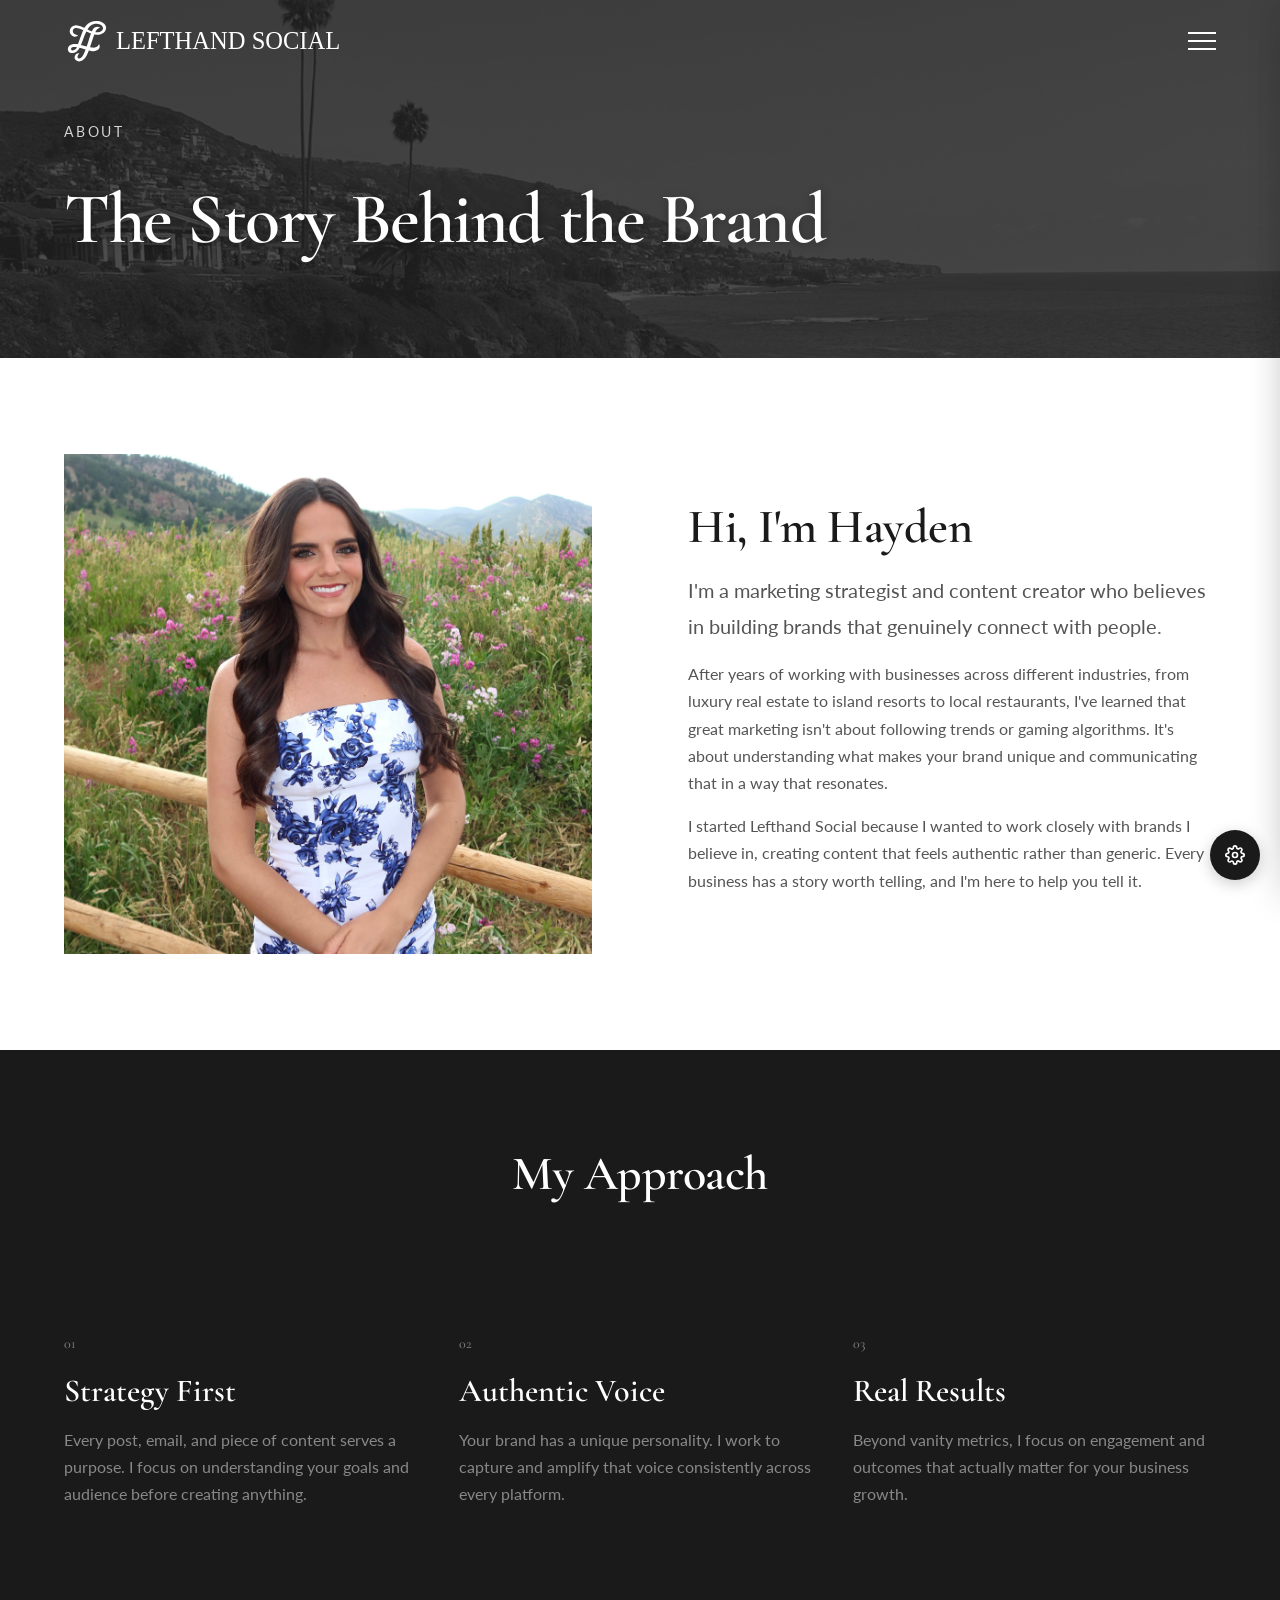
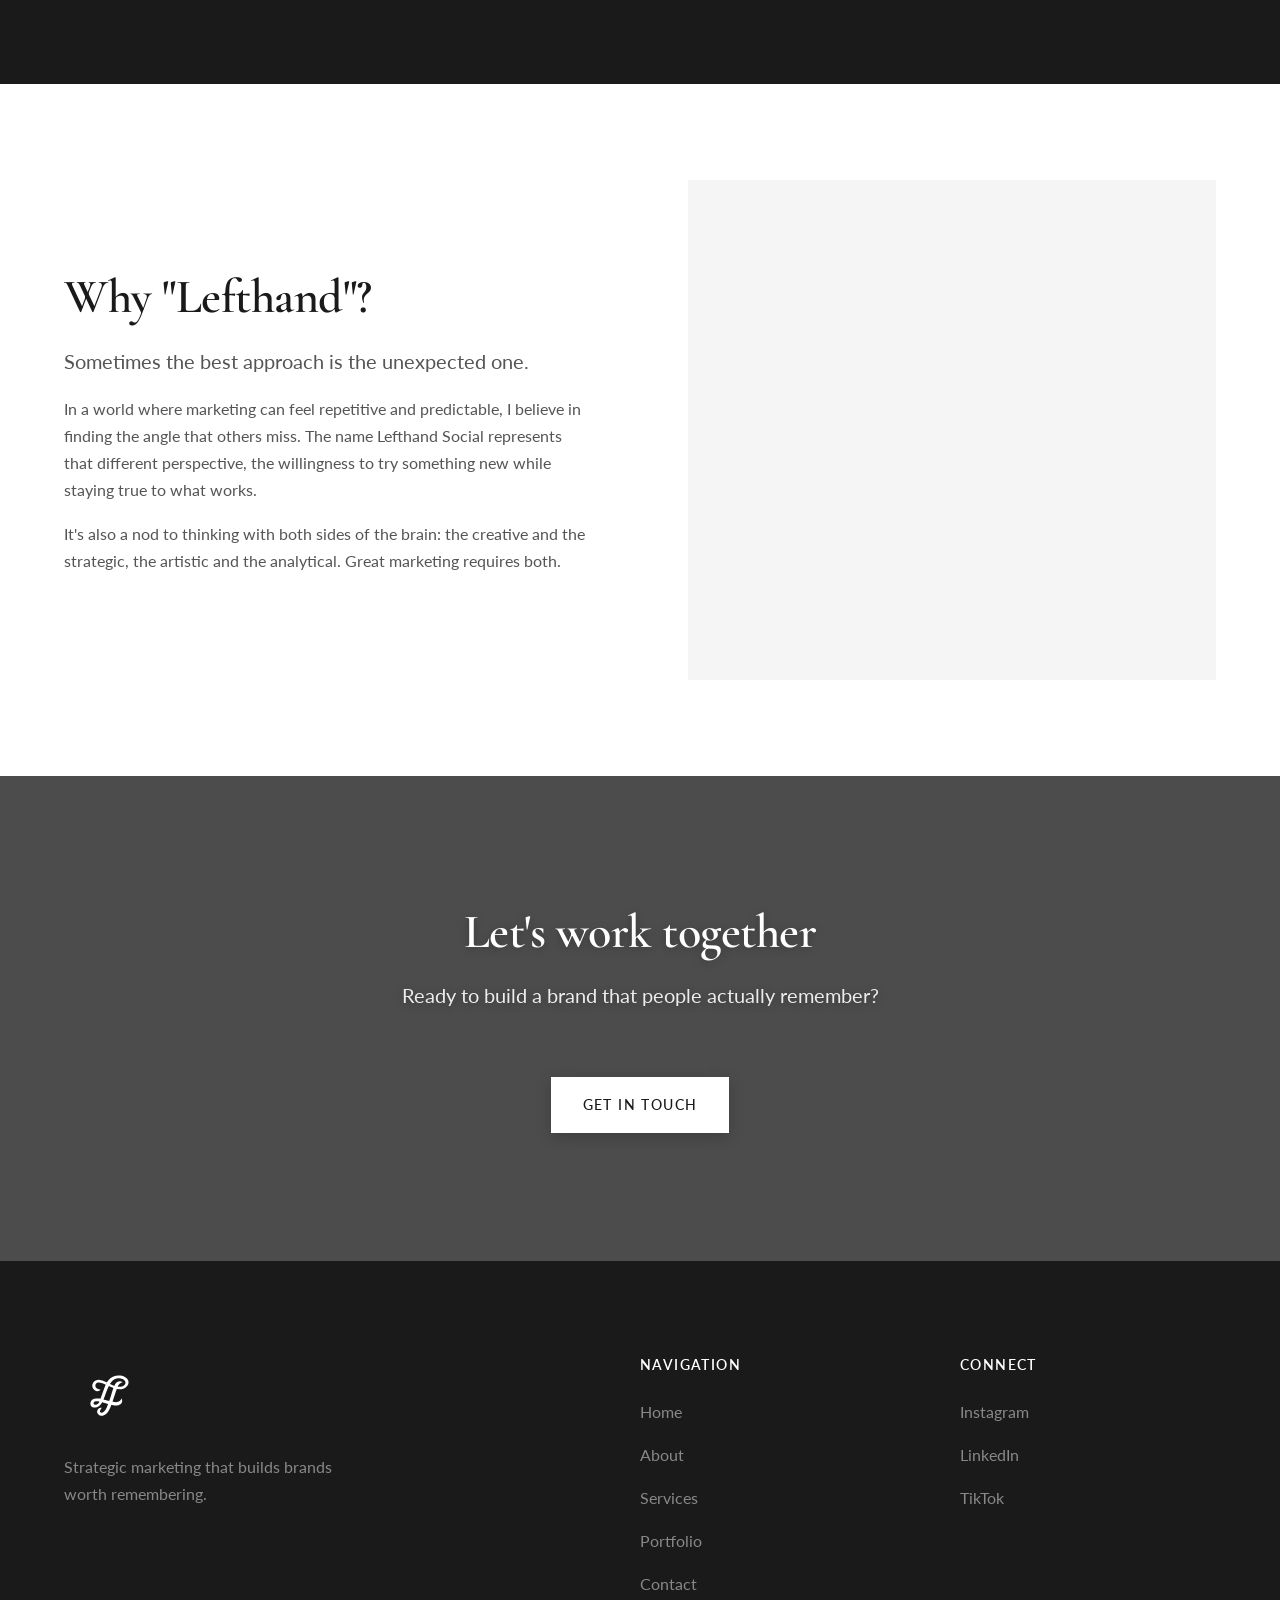
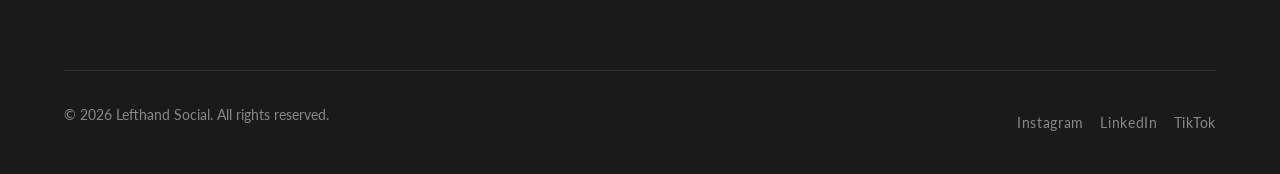
==== about.html @ 34476146 "Initial commit - Lefthand Social website Marketing portfolio site with services, portfolio case stud" ====
<!DOCTYPE html>
<html lang="en">
<head>
  <meta charset="UTF-8">
  <meta name="viewport" content="width=device-width, initial-scale=1.0">
  <meta name="description" content="Learn about Lefthand Social and the person behind the brand.">
  <title>About | Lefthand Social</title>

  <!-- Favicon -->
  <link rel="icon" type="image/png" sizes="32x32" href="images/favicon.png">
  <link rel="icon" type="image/svg+xml" href="images/favicon.svg">
  <link rel="apple-touch-icon" href="images/favicon.png">

  <!-- Fonts -->
  <link rel="preconnect" href="https://fonts.googleapis.com">
  <link rel="preconnect" href="https://fonts.gstatic.com" crossorigin>
  <link href="https://fonts.googleapis.com/css2?family=Cormorant+Garamond:wght@400;500;600;700&family=Lato:wght@300;400;700&display=swap" rel="stylesheet">

  <!-- Font Awesome -->
  <link rel="stylesheet" href="https://cdnjs.cloudflare.com/ajax/libs/font-awesome/6.5.1/css/all.min.css">

  <!-- Styles -->
  <link rel="stylesheet" href="css/styles.css">
</head>
<body>
  <!-- Navigation -->
  <nav class="nav">
    <div class="container nav-container">
      <a href="index.html" class="nav-logo"><img src="images/Lefthand Horiztonal Logo.svg" alt="Lefthand Social"></a>
      <div class="nav-toggle">
        <span></span>
        <span></span>
        <span></span>
      </div>
      <ul class="nav-links">
        <li><a href="index.html" class="nav-link">Home</a></li>
        <li><a href="about.html" class="nav-link active">About</a></li>
        <li><a href="services.html" class="nav-link">Services</a></li>
        <li><a href="portfolio.html" class="nav-link">Portfolio</a></li>
        <li><a href="contact.html" class="nav-link">Contact</a></li>
      </ul>
    </div>
  </nav>

  <!-- Hero Section -->
  <section class="hero hero-video" style="min-height: auto; padding-top: 120px; padding-bottom: var(--spacing-lg);">
    <img class="hero-image-bg" src="images/Hero Background.jpg" alt="">
    <div class="hero-overlay"></div>
    <div class="container">
      <div class="hero-content fade-in">
        <p class="hero-tagline">About</p>
        <h1>The Story Behind the Brand</h1>
      </div>
    </div>
  </section>

  <!-- About Content -->
  <section class="section">
    <div class="container">
      <div class="about-grid fade-in">
        <div class="about-image">
          <img src="images/Vertical Headshot.jpg" alt="Hayden Hanna">
        </div>
        <div>
          <h2>Hi, I'm Hayden</h2>
          <p class="text-large">I'm a marketing strategist and content creator who believes in building brands that genuinely connect with people.</p>
          <p>After years of working with businesses across different industries, from luxury real estate to island resorts to local restaurants, I've learned that great marketing isn't about following trends or gaming algorithms. It's about understanding what makes your brand unique and communicating that in a way that resonates.</p>
          <p>I started Lefthand Social because I wanted to work closely with brands I believe in, creating content that feels authentic rather than generic. Every business has a story worth telling, and I'm here to help you tell it.</p>
        </div>
      </div>
    </div>
  </section>

  <!-- Philosophy -->
  <section class="section section-dark">
    <div class="container">
      <div class="text-center mb-lg fade-in">
        <h2>My Approach</h2>
      </div>

      <div class="grid grid-3 fade-in">
        <div class="service-item" style="border: none;">
          <div class="service-number">01</div>
          <h3>Strategy First</h3>
          <p>Every post, email, and piece of content serves a purpose. I focus on understanding your goals and audience before creating anything.</p>
        </div>
        <div class="service-item" style="border: none;">
          <div class="service-number">02</div>
          <h3>Authentic Voice</h3>
          <p>Your brand has a unique personality. I work to capture and amplify that voice consistently across every platform.</p>
        </div>
        <div class="service-item" style="border: none;">
          <div class="service-number">03</div>
          <h3>Real Results</h3>
          <p>Beyond vanity metrics, I focus on engagement and outcomes that actually matter for your business growth.</p>
        </div>
      </div>
    </div>
  </section>

  <!-- Why Lefthand -->
  <section class="section">
    <div class="container">
      <div class="about-grid fade-in" style="grid-template-columns: 1fr 1fr;">
        <div>
          <h2>Why "Lefthand"?</h2>
          <p class="text-large">Sometimes the best approach is the unexpected one.</p>
          <p>In a world where marketing can feel repetitive and predictable, I believe in finding the angle that others miss. The name Lefthand Social represents that different perspective, the willingness to try something new while staying true to what works.</p>
          <p>It's also a nod to thinking with both sides of the brain: the creative and the strategic, the artistic and the analytical. Great marketing requires both.</p>
        </div>
        <div class="about-image">
          <!-- Placeholder for brand/lifestyle image -->
        </div>
      </div>
    </div>
  </section>

  <!-- CTA Section -->
  <section class="section-large cta-video">
    <div class="cta-overlay"></div>
    <div class="container text-center fade-in">
      <h2>Let's work together</h2>
      <p class="text-large mb-lg">Ready to build a brand that people actually remember?</p>
      <a href="contact.html" class="btn btn-light">Get in Touch</a>
    </div>
  </section>

  <!-- Footer -->
  <footer class="footer">
    <div class="container">
      <div class="footer-grid">
        <div>
          <div class="footer-logo"><img src="images/logo-white.svg" alt="Lefthand Social"></div>
          <p class="footer-description">Strategic marketing that builds brands worth remembering.</p>
        </div>
        <div>
          <h4>Navigation</h4>
          <ul class="footer-links">
            <li><a href="index.html">Home</a></li>
            <li><a href="about.html">About</a></li>
            <li><a href="services.html">Services</a></li>
            <li><a href="portfolio.html">Portfolio</a></li>
            <li><a href="contact.html">Contact</a></li>
          </ul>
        </div>
        <div>
          <h4>Connect</h4>
          <ul class="footer-links">
            <li><a href="https://instagram.com/lefthandsocial" target="_blank">Instagram</a></li>
            <li><a href="https://linkedin.com" target="_blank">LinkedIn</a></li>
            <li><a href="https://tiktok.com" target="_blank">TikTok</a></li>
          </ul>
        </div>
      </div>
      <div class="footer-bottom">
        <p class="footer-copyright">&copy; 2026 Lefthand Social. All rights reserved.</p>
        <div class="footer-social">
          <a href="https://instagram.com/lefthandsocial" target="_blank">Instagram</a>
          <a href="https://linkedin.com" target="_blank">LinkedIn</a>
          <a href="https://tiktok.com" target="_blank">TikTok</a>
        </div>
      </div>
    </div>
  </footer>

  <script src="js/main.js"></script>
  <script src="js/design-panel.js"></script>
</body>
</html>
---- css/styles.css ----
/* =================================
   LEFTHAND SOCIAL - STYLES
   ================================= */

/* --- CSS Variables --- */
:root {
  /* Colors - Clean black & white with accent */
  --color-dark: #1a1a1a;
  --color-dark-light: #2d2d2d;
  --color-cream: #ffffff;
  --color-cream-dark: #f5f5f5;
  --color-white: #ffffff;
  --color-gray: #555555;
  --color-gray-light: #888888;
  --color-accent: #89a250;
  --color-accent-secondary: #9d1b59;

  /* Typography */
  --font-heading: 'Cormorant Garamond', Georgia, serif;
  --font-body: 'Lato', -apple-system, BlinkMacSystemFont, sans-serif;

  /* Spacing */
  --spacing-xs: 0.5rem;
  --spacing-sm: 1rem;
  --spacing-md: 2rem;
  --spacing-lg: 4rem;
  --spacing-xl: 6rem;
  --spacing-xxl: 8rem;

  /* Transitions */
  --transition-fast: 0.2s ease;
  --transition-medium: 0.4s ease;
  --transition-slow: 0.6s ease;

  /* Container */
  --container-max: 1200px;
  --container-padding: 1.5rem;
}

/* --- Reset & Base --- */
*, *::before, *::after {
  box-sizing: border-box;
  margin: 0;
  padding: 0;
}

html {
  scroll-behavior: smooth;
  font-size: 16px;
  overflow-x: hidden;
}

body {
  font-family: var(--font-body);
  font-size: 1rem;
  line-height: 1.7;
  color: var(--color-dark);
  background-color: transparent;
  -webkit-font-smoothing: antialiased;
  -moz-osx-font-smoothing: grayscale;
  overflow-x: hidden;
}

img {
  max-width: 100%;
  height: auto;
  display: block;
}

a {
  color: inherit;
  text-decoration: none;
  transition: var(--transition-fast);
}

ul, ol {
  list-style: none;
}

/* --- Typography --- */
h1, h2, h3, h4, h5, h6 {
  font-family: var(--font-heading);
  font-weight: 400;
  line-height: 1.2;
  margin-bottom: var(--spacing-sm);
}

h1 {
  font-size: clamp(2.5rem, 6vw, 4.5rem);
  font-weight: 600;
  letter-spacing: -0.02em;
}

h2 {
  font-size: clamp(2rem, 4vw, 3rem);
  font-weight: 600;
  letter-spacing: -0.01em;
}

h3 {
  font-size: clamp(1.5rem, 3vw, 2rem);
  font-weight: 600;
}

h4 {
  font-size: 1.25rem;
  font-weight: 600;
}

p {
  margin-bottom: var(--spacing-sm);
  color: var(--color-gray);
}

.text-large {
  font-size: 1.25rem;
  line-height: 1.8;
}

.text-small {
  font-size: 0.875rem;
}

.text-center {
  text-align: center;
}

/* --- Layout --- */
.container {
  width: 100%;
  max-width: var(--container-max);
  margin: 0 auto;
  padding: 0 var(--container-padding);
}

.section {
  padding: var(--spacing-xl) 0;
  background-color: var(--color-white);
  position: relative;
  z-index: 1;
}

.section-large {
  padding: var(--spacing-xxl) 0;
  position: relative;
  z-index: 1;
}

/* --- Transparent Section (over video) --- */
.section-transparent {
  background-color: transparent;
  z-index: 0;
}

.section-transparent h2,
.section-transparent h3 {
  color: var(--color-cream);
  text-shadow: 0 2px 10px rgba(0, 0, 0, 0.3);
}

.section-transparent p {
  color: rgba(255, 255, 255, 0.9);
  text-shadow: 0 2px 10px rgba(0, 0, 0, 0.3);
}

.section-transparent .about-image img {
  box-shadow: 0 10px 40px rgba(0, 0, 0, 0.4);
}

/* --- Dark Section --- */
.section-dark {
  background-color: var(--color-dark);
  color: var(--color-cream);
  position: relative;
  z-index: 1;
}

.section-dark p {
  color: var(--color-gray-light);
}

.section-dark h1,
.section-dark h2,
.section-dark h3 {
  color: var(--color-cream);
}

/* --- Navigation --- */
.nav {
  position: fixed;
  top: 0;
  left: 0;
  right: 0;
  z-index: 1000;
  padding: var(--spacing-sm) 0;
  transition: var(--transition-medium);
}

.nav.scrolled {
  background-color: var(--color-cream);
  box-shadow: 0 2px 20px rgba(0, 0, 0, 0.1);
}

.nav.scrolled .nav-logo img {
  filter: none;
}

.nav.scrolled .nav-toggle span {
  background-color: var(--color-dark);
}

.nav-container {
  display: flex;
  justify-content: space-between;
  align-items: center;
}

.nav-logo {
  display: flex;
  align-items: center;
}

.nav-logo img {
  height: 50px;
  width: auto;
  filter: brightness(0) invert(1);
}

.nav-right {
  display: flex;
  align-items: center;
  justify-content: flex-end;
  gap: var(--spacing-sm);
}

.nav-social {
  display: flex;
  gap: var(--spacing-sm);
}

.nav-social a {
  font-size: 1.2rem;
  color: var(--color-dark);
}

.nav-social a:hover {
  opacity: 0.6;
}

.nav-links {
  position: fixed;
  top: 0;
  right: -50%;
  width: 50%;
  height: 100vh;
  background-color: var(--color-cream);
  display: flex;
  flex-direction: column;
  justify-content: center;
  align-items: center;
  gap: var(--spacing-lg);
  transition: var(--transition-medium);
  z-index: 999;
  box-shadow: -5px 0 30px rgba(0, 0, 0, 0.1);
}

.nav-links.active {
  right: 0;
}

.nav-link {
  font-size: 2rem;
  font-family: var(--font-heading);
  font-weight: 500;
  letter-spacing: 0.02em;
  position: relative;
}

.nav-link::after {
  content: '';
  position: absolute;
  bottom: -4px;
  left: 0;
  width: 0;
  height: 1px;
  background-color: var(--color-dark);
  transition: var(--transition-fast);
}

.nav-link:hover::after,
.nav-link.active::after {
  width: 100%;
}

/* Menu Toggle */
.nav-toggle {
  display: flex;
  flex-direction: column;
  gap: 6px;
  cursor: pointer;
  padding: 10px;
  margin-right: -10px;
  z-index: 1001;
  position: relative;
}

.nav-toggle span {
  width: 28px;
  height: 2px;
  background-color: var(--color-white);
  transition: var(--transition-fast);
}

.nav-toggle.active span:nth-child(1) {
  transform: rotate(45deg) translate(6px, 6px);
}

.nav-toggle.active span:nth-child(2) {
  opacity: 0;
}

.nav-toggle.active span:nth-child(3) {
  transform: rotate(-45deg) translate(6px, -6px);
}

/* --- Hero Section --- */
.hero {
  min-height: 100vh;
  display: flex;
  align-items: center;
  padding-top: 80px;
}

.hero-content {
  max-width: 800px;
}

.hero-tagline {
  font-size: 0.875rem;
  letter-spacing: 0.2em;
  text-transform: uppercase;
  color: var(--color-gray);
  margin-bottom: var(--spacing-md);
}

.hero h1 {
  margin-bottom: var(--spacing-md);
}

.hero-description {
  font-size: 1.25rem;
  max-width: 600px;
  margin-bottom: var(--spacing-lg);
}

/* Hero Video Background (Fixed/Anchored) */
.hero-video {
  position: relative;
  overflow: visible;
}

.hero-video-bg {
  position: fixed;
  top: 0;
  left: 0;
  width: 100%;
  height: 100%;
  z-index: -2;
  object-fit: cover;
  filter: grayscale(100%) contrast(2);
}

.hero-image-bg {
  position: fixed;
  top: 0;
  left: 0;
  width: 100%;
  height: 100%;
  z-index: -2;
  object-fit: cover;
  filter: grayscale(100%) contrast(0.76) brightness(1.19);
}

.hero-overlay {
  position: fixed;
  top: 0;
  left: 0;
  width: 100%;
  height: 100%;
  background-color: rgba(26, 26, 26, 0.78);
  z-index: -1;
}

.hero-video .hero-content {
  color: var(--color-cream);
  text-shadow: 0 2px 10px rgba(0, 0, 0, 0.3);
}

.hero-video h1 {
  color: var(--color-cream);
}

.hero-video .hero-description {
  color: rgba(255, 255, 255, 0.9);
}

.hero-video .hero-tagline {
  color: rgba(255, 255, 255, 0.8);
}

/* CTA Section (shows fixed video behind) */
.cta-video {
  position: relative;
  background: transparent;
}

.cta-overlay {
  position: absolute;
  inset: 0;
  background-color: rgba(26, 26, 26, 0.78);
  z-index: 0;
}

.cta-video .container {
  position: relative;
  z-index: 1;
}

.cta-video h2,
.cta-video h3,
.cta-video h4,
.cta-video p {
  color: var(--color-cream);
  text-shadow: 0 2px 10px rgba(0, 0, 0, 0.3);
}

.cta-video .text-large {
  color: rgba(255, 255, 255, 0.9);
}

.cta-video .grid p {
  color: rgba(255, 255, 255, 0.8);
}

/* --- Buttons --- */
.btn {
  display: inline-block;
  padding: 1rem 2rem;
  font-size: 0.875rem;
  font-weight: 500;
  letter-spacing: 0.1em;
  text-transform: uppercase;
  border: none;
  cursor: pointer;
  transition: var(--transition-fast);
}

.btn-primary {
  background-color: var(--color-dark);
  color: var(--color-white);
}

.btn-primary:hover {
  background-color: var(--color-dark-light);
  transform: translateY(-2px);
}

.btn-outline {
  background-color: transparent;
  color: var(--color-dark);
  border: 1px solid var(--color-dark);
}

.btn-outline:hover {
  background-color: var(--color-dark);
  color: var(--color-white);
}

.btn-light {
  background-color: var(--color-cream);
  color: var(--color-dark);
  box-shadow: 0 4px 15px rgba(0, 0, 0, 0.2);
}

.btn-light:hover {
  background-color: var(--color-white);
  transform: translateY(-2px);
}

/* --- Grid --- */
.grid {
  display: grid;
  gap: var(--spacing-md);
}

.grid-2 {
  grid-template-columns: repeat(2, 1fr);
}

.grid-3 {
  grid-template-columns: repeat(3, 1fr);
}

.grid-4 {
  grid-template-columns: repeat(4, 1fr);
}

/* --- Cards --- */
.card {
  background-color: var(--color-white);
  padding: var(--spacing-md);
  transition: var(--transition-medium);
}

.card:hover {
  transform: translateY(-5px);
  box-shadow: 0 20px 40px rgba(0, 0, 0, 0.08);
}

.card-image {
  width: 100%;
  height: 250px;
  background-color: var(--color-cream-dark);
  margin-bottom: var(--spacing-sm);
  overflow: hidden;
}

.card-image img {
  width: 100%;
  height: 100%;
  object-fit: cover;
  transition: var(--transition-medium);
}

.card:hover .card-image img {
  transform: scale(1.05);
}

.card h3 {
  font-size: 1.25rem;
  margin-bottom: var(--spacing-xs);
}

.card p {
  font-size: 0.9rem;
}

/* --- Services --- */
.service-item {
  padding: var(--spacing-lg) 0;
  border-bottom: 1px solid rgba(0, 0, 0, 0.1);
}

.service-item:last-child {
  border-bottom: none;
}

.service-number {
  font-family: var(--font-heading);
  font-size: 0.875rem;
  color: var(--color-gray-light);
  margin-bottom: var(--spacing-sm);
}

.service-item h3 {
  margin-bottom: var(--spacing-sm);
}

/* --- About Section --- */
.about-grid {
  display: grid;
  grid-template-columns: 1fr 1fr;
  gap: var(--spacing-xl);
  align-items: center;
}

.about-image {
  width: 100%;
  height: 500px;
  background-color: var(--color-cream-dark);
}

.about-image img {
  width: 100%;
  height: 100%;
  object-fit: cover;
}

/* --- Portfolio Grid --- */
.portfolio-grid {
  display: grid;
  grid-template-columns: repeat(2, 1fr);
  gap: var(--spacing-md);
}

.portfolio-item {
  position: relative;
  overflow: hidden;
  background-color: var(--color-cream-dark);
  aspect-ratio: 4/3;
  cursor: pointer;
}

.portfolio-item img {
  width: 100%;
  height: 100%;
  object-fit: cover;
  transition: var(--transition-medium);
}

.portfolio-overlay {
  position: absolute;
  inset: 0;
  background-color: rgba(26, 26, 26, 0.9);
  display: flex;
  flex-direction: column;
  justify-content: center;
  align-items: center;
  opacity: 0;
  transition: var(--transition-medium);
  padding: var(--spacing-md);
  text-align: center;
}

.portfolio-item:hover .portfolio-overlay {
  opacity: 1;
}

.portfolio-item:hover img {
  transform: scale(1.05);
}

.portfolio-overlay h3 {
  color: var(--color-cream);
  margin-bottom: var(--spacing-xs);
}

.portfolio-overlay p {
  color: var(--color-gray-light);
  font-size: 0.9rem;
}

/* --- Contact Form --- */
.contact-grid {
  display: grid;
  grid-template-columns: 1fr 1fr;
  gap: var(--spacing-xl);
}

.form-group {
  margin-bottom: var(--spacing-md);
}

.form-label {
  display: block;
  font-size: 0.875rem;
  letter-spacing: 0.05em;
  text-transform: uppercase;
  margin-bottom: var(--spacing-xs);
  color: var(--color-dark);
}

.form-input,
.form-textarea {
  width: 100%;
  padding: 1rem;
  font-family: var(--font-body);
  font-size: 1rem;
  border: 1px solid rgba(0, 0, 0, 0.1);
  background-color: var(--color-white);
  transition: var(--transition-fast);
}

.form-input:focus,
.form-textarea:focus {
  outline: none;
  border-color: var(--color-dark);
}

.form-textarea {
  min-height: 150px;
  resize: vertical;
}

/* --- Footer --- */
.footer {
  background-color: var(--color-dark);
  color: var(--color-cream);
  padding: var(--spacing-xl) 0 var(--spacing-md);
  position: relative;
  z-index: 1;
}

.footer-grid {
  display: grid;
  grid-template-columns: 2fr 1fr 1fr;
  gap: var(--spacing-lg);
  margin-bottom: var(--spacing-lg);
}

.footer-logo {
  margin-bottom: var(--spacing-sm);
}

.footer-logo img {
  height: 80px;
  width: auto;
}

.footer-description {
  color: var(--color-gray-light);
  max-width: 300px;
}

.footer h4 {
  font-family: var(--font-body);
  font-size: 0.875rem;
  letter-spacing: 0.1em;
  text-transform: uppercase;
  margin-bottom: var(--spacing-sm);
  color: var(--color-cream);
}

.footer-links a {
  display: block;
  color: var(--color-gray-light);
  padding: var(--spacing-xs) 0;
}

.footer-links a:hover {
  color: var(--color-cream);
}

.footer-bottom {
  padding-top: var(--spacing-md);
  border-top: 1px solid rgba(255, 255, 255, 0.1);
  display: flex;
  justify-content: space-between;
  align-items: center;
}

.footer-copyright {
  font-size: 0.875rem;
  color: var(--color-gray-light);
}

.footer-social {
  display: flex;
  gap: var(--spacing-sm);
}

.footer-social a {
  color: var(--color-gray-light);
  font-size: 0.875rem;
  letter-spacing: 0.05em;
}

.footer-social a:hover {
  color: var(--color-cream);
}

/* --- Animations --- */
.fade-in {
  opacity: 0;
  transform: translateY(20px);
  transition: opacity var(--transition-slow), transform var(--transition-slow);
}

.fade-in.visible {
  opacity: 1;
  transform: translateY(0);
}

/* --- Responsive --- */
@media (max-width: 992px) {
  .grid-3 {
    grid-template-columns: repeat(2, 1fr);
  }

  .grid-4 {
    grid-template-columns: repeat(2, 1fr);
  }

  .about-grid {
    grid-template-columns: 1fr;
    gap: var(--spacing-lg);
  }

  .about-image {
    height: 400px;
  }

  .contact-grid {
    grid-template-columns: 1fr;
  }

  .footer-grid {
    grid-template-columns: 1fr 1fr;
  }
}

@media (max-width: 768px) {
  :root {
    --container-padding: 1rem;
  }

  .section {
    padding: var(--spacing-lg) 0;
  }

  .section-large {
    padding: var(--spacing-xl) 0;
  }

  /* Mobile Navigation */
  .nav-logo img {
    height: 40px;
  }

  .nav-social {
    display: none;
  }

  .nav-link {
    font-size: 1.5rem;
  }

  .nav-toggle.active span:nth-child(1) {
    transform: rotate(45deg) translate(6px, 6px);
  }

  .nav-toggle.active span:nth-child(2) {
    opacity: 0;
  }

  .nav-toggle.active span:nth-child(3) {
    transform: rotate(-45deg) translate(6px, -6px);
  }

  .grid-2,
  .grid-3,
  .grid-4 {
    grid-template-columns: 1fr;
  }

  .portfolio-grid {
    grid-template-columns: 1fr;
  }

  .hero {
    min-height: auto;
    padding-top: 120px;
    padding-bottom: var(--spacing-xl);
  }

  .footer-grid {
    grid-template-columns: 1fr;
    gap: var(--spacing-md);
  }

  .footer-bottom {
    flex-direction: column;
    gap: var(--spacing-sm);
    text-align: center;
  }
}

/* --- Utility Classes --- */
.mb-0 { margin-bottom: 0; }
.mb-sm { margin-bottom: var(--spacing-sm); }
.mb-md { margin-bottom: var(--spacing-md); }
.mb-lg { margin-bottom: var(--spacing-lg); }

.mt-0 { margin-top: 0; }
.mt-sm { margin-top: var(--spacing-sm); }
.mt-md { margin-top: var(--spacing-md); }
.mt-lg { margin-top: var(--spacing-lg); }

/* Black & White Images */
.grayscale {
  filter: grayscale(100%);
}

/* --- Portfolio Enhancements --- */
.portfolio-cta {
  margin-top: var(--spacing-sm);
  font-size: 0.75rem;
  letter-spacing: 0.15em;
  text-transform: uppercase;
  padding: 0.5rem 1rem;
  border: 1px solid var(--color-cream);
  opacity: 0.8;
  transition: var(--transition-fast);
}

.portfolio-item:hover .portfolio-cta {
  opacity: 1;
  background-color: var(--color-cream);
  color: var(--color-dark);
}

.portfolio-item-cta {
  background-color: var(--color-dark);
  display: flex;
  align-items: center;
  justify-content: center;
}

/* --- Case Study Modal --- */
.case-modal {
  position: fixed;
  inset: 0;
  z-index: 10000;
  background-color: rgba(0, 0, 0, 0.9);
  display: flex;
  align-items: center;
  justify-content: center;
  padding: var(--spacing-md);
  opacity: 0;
  visibility: hidden;
  transition: var(--transition-medium);
  overflow-y: auto;
}

.case-modal.active {
  opacity: 1;
  visibility: visible;
}

.case-modal-content {
  background-color: var(--color-cream);
  max-width: 900px;
  width: 100%;
  max-height: 90vh;
  overflow-y: auto;
  position: relative;
  transform: translateY(20px);
  transition: var(--transition-medium);
}

.case-modal.active .case-modal-content {
  transform: translateY(0);
}

.case-modal-close {
  position: absolute;
  top: var(--spacing-sm);
  right: var(--spacing-sm);
  background: var(--color-dark);
  color: var(--color-cream);
  border: none;
  width: 40px;
  height: 40px;
  font-size: 1.5rem;
  cursor: pointer;
  z-index: 10;
  display: flex;
  align-items: center;
  justify-content: center;
  transition: var(--transition-fast);
}

.case-modal-close:hover {
  background: var(--color-dark-light);
}

.case-modal-header {
  position: relative;
  height: 300px;
  overflow: hidden;
}

.case-modal-image {
  width: 100%;
  height: 100%;
  object-fit: cover;
  filter: grayscale(30%);
}

.case-modal-title {
  position: absolute;
  bottom: 0;
  left: 0;
  right: 0;
  padding: var(--spacing-lg);
  background: linear-gradient(transparent, rgba(26, 26, 26, 0.95));
  color: var(--color-cream);
}

.case-modal-label {
  font-size: 0.75rem;
  letter-spacing: 0.15em;
  text-transform: uppercase;
  opacity: 0.7;
}

.case-modal-title h2 {
  color: var(--color-cream);
  margin-bottom: 0.25rem;
}

.case-modal-title p {
  color: rgba(255, 255, 255, 0.7);
  margin-bottom: 0;
}

.case-modal-body {
  padding: var(--spacing-lg);
}

.case-modal-story h3 {
  font-size: 1.1rem;
  margin-top: var(--spacing-md);
  margin-bottom: var(--spacing-xs);
  color: var(--color-dark);
}

.case-modal-story h3:first-child {
  margin-top: 0;
}

.case-modal-story p {
  line-height: 1.8;
}

.case-modal-metrics {
  margin-top: var(--spacing-lg);
  padding-top: var(--spacing-lg);
  border-top: 1px solid rgba(0, 0, 0, 0.1);
}

.case-modal-metrics h3 {
  text-align: center;
  margin-bottom: var(--spacing-md);
}

.case-metrics-grid {
  display: grid;
  grid-template-columns: repeat(3, 1fr);
  gap: var(--spacing-sm);
}

.case-metric {
  text-align: center;
  padding: var(--spacing-sm);
  background: var(--color-dark);
  color: var(--color-cream);
}

.case-metric-value {
  font-family: var(--font-heading);
  font-size: 1.75rem;
  font-weight: 600;
  line-height: 1.2;
}

.case-metric-label {
  font-size: 0.75rem;
  letter-spacing: 0.05em;
  text-transform: uppercase;
  opacity: 0.7;
  margin-top: 0.25rem;
}

.case-modal-services {
  margin-top: var(--spacing-lg);
  padding-top: var(--spacing-lg);
  border-top: 1px solid rgba(0, 0, 0, 0.1);
}

.case-modal-services h3 {
  margin-bottom: var(--spacing-sm);
}

.case-services-list {
  display: flex;
  flex-wrap: wrap;
  gap: 0.5rem;
}

.case-service-tag {
  padding: 0.4rem 0.8rem;
  background: var(--color-cream-dark);
  font-size: 0.8rem;
  letter-spacing: 0.02em;
}

@media (max-width: 768px) {
  .case-modal-header {
    height: 200px;
  }

  .case-modal-body {
    padding: var(--spacing-md);
  }

  .case-metrics-grid {
    grid-template-columns: repeat(2, 1fr);
  }

  .case-metric-value {
    font-size: 1.4rem;
  }
}
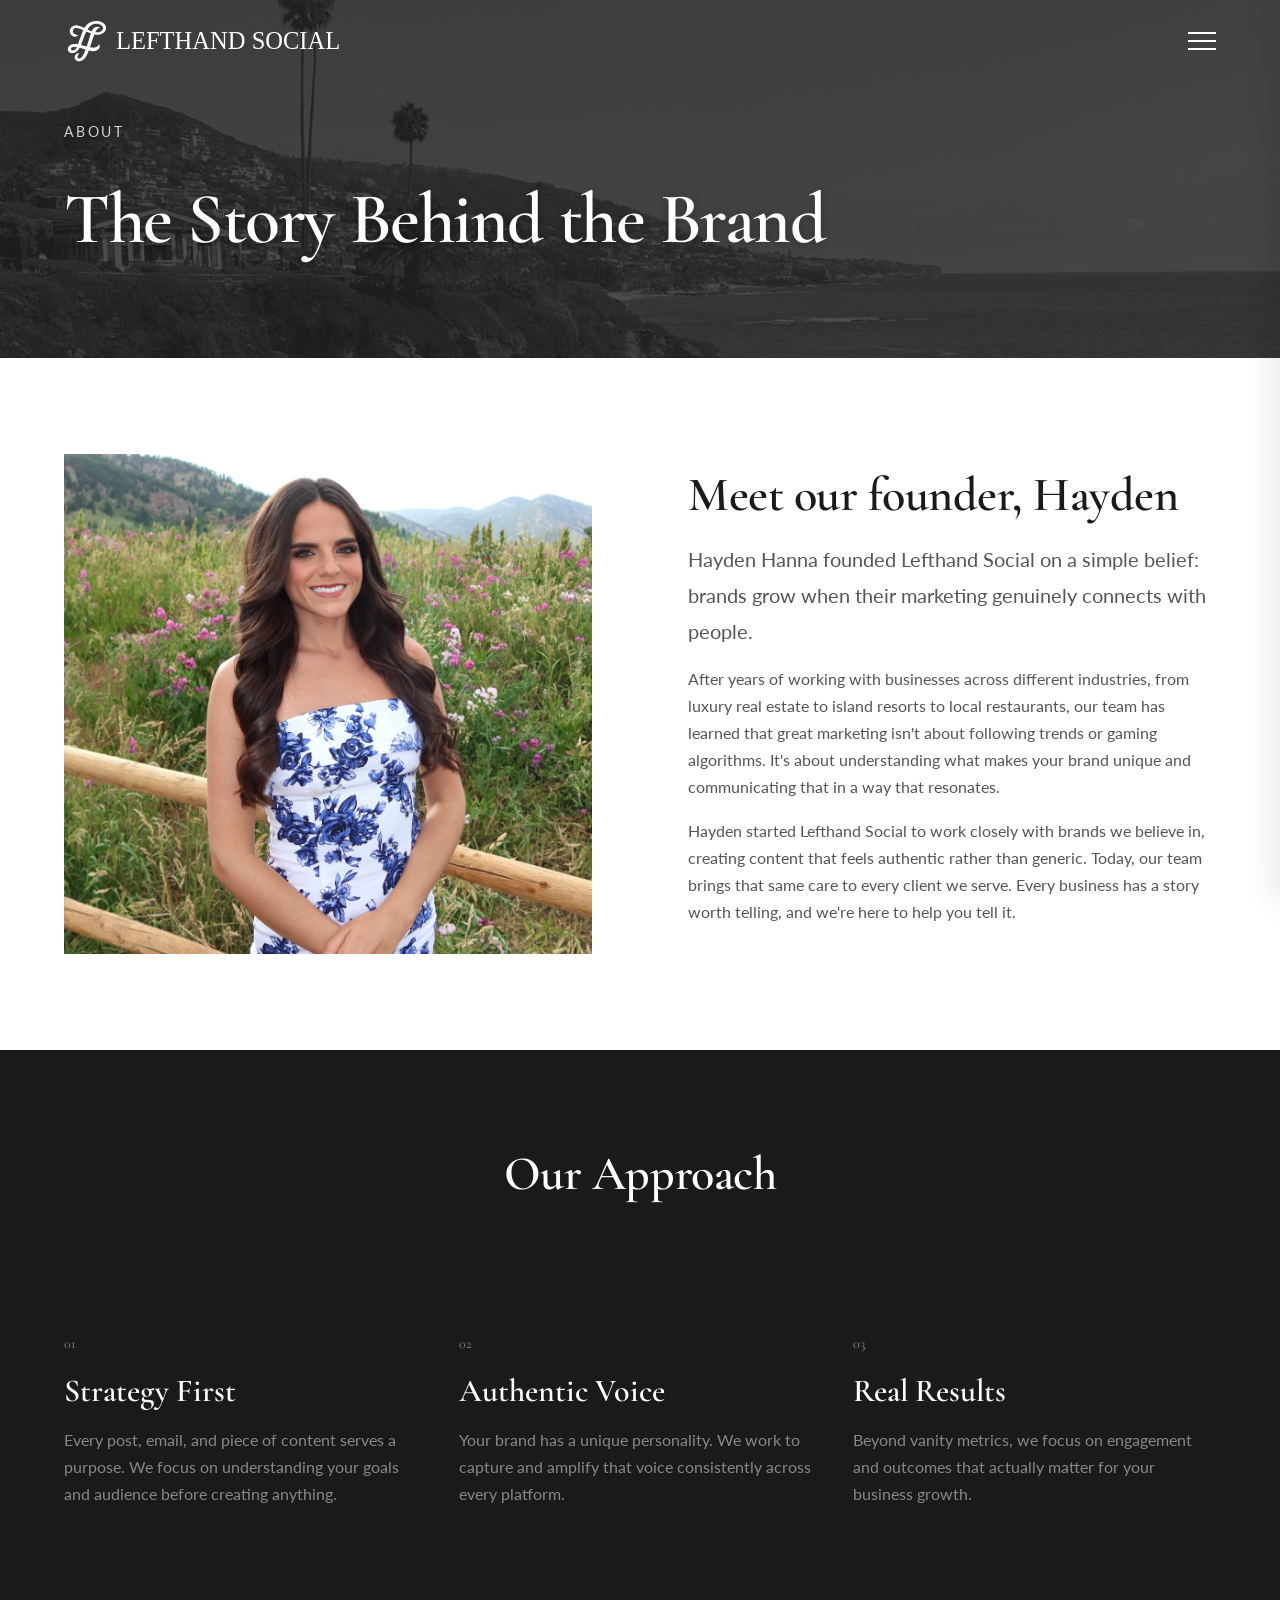
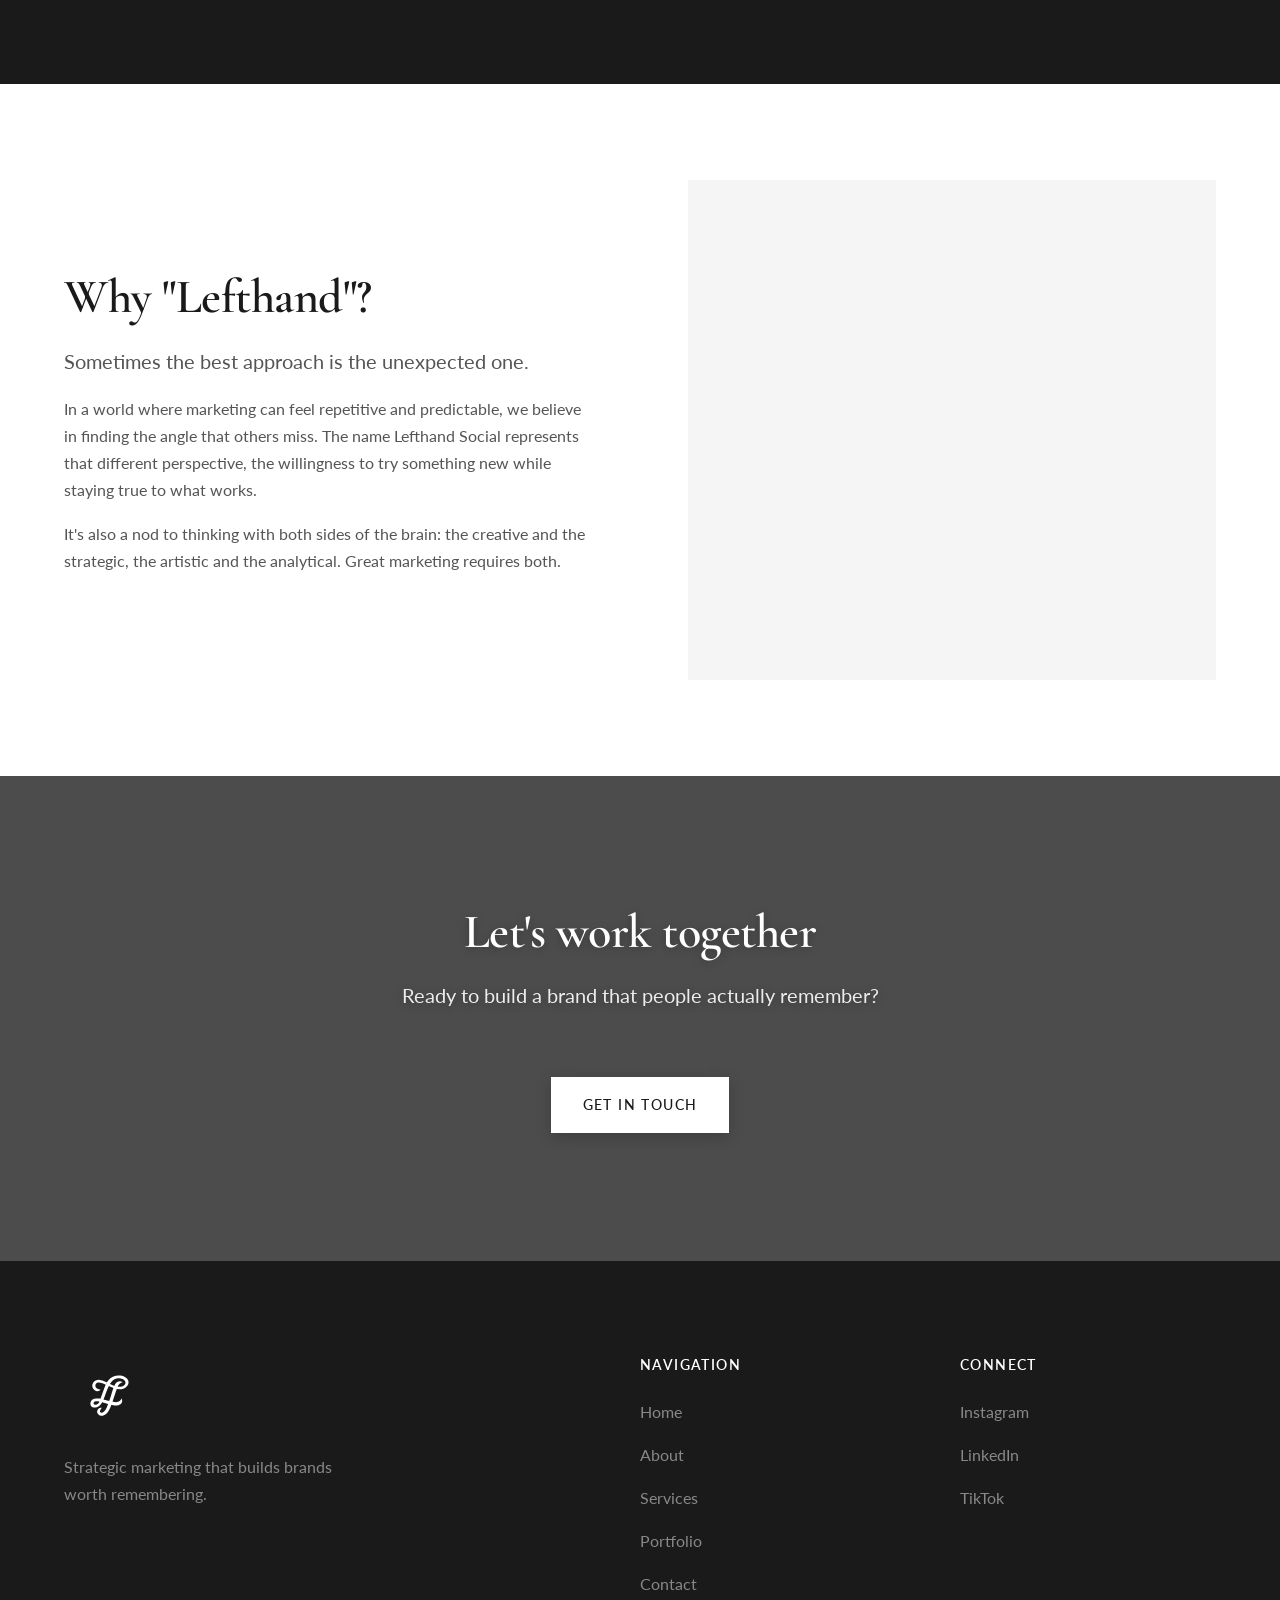
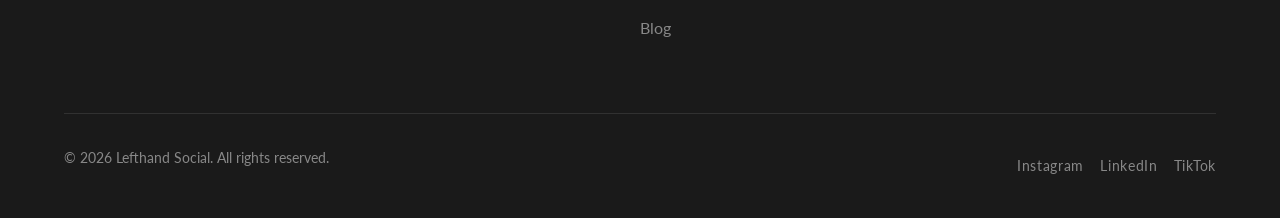
==== commit 49e77d02: "Update portfolio with new clients, switch to team voice, and add hero images - Add Real Estate Devel" ====
--- a/about.html
+++ b/about.html
@@ -38,6 +38,7 @@
         <li><a href="services.html" class="nav-link">Services</a></li>
         <li><a href="portfolio.html" class="nav-link">Portfolio</a></li>
         <li><a href="contact.html" class="nav-link">Contact</a></li>
+        <li><a href="blog.html" class="nav-link">Blog</a></li>
       </ul>
     </div>
   </nav>
@@ -62,10 +63,10 @@
           <img src="images/Vertical Headshot.jpg" alt="Hayden Hanna">
         </div>
         <div>
-          <h2>Hi, I'm Hayden</h2>
-          <p class="text-large">I'm a marketing strategist and content creator who believes in building brands that genuinely connect with people.</p>
-          <p>After years of working with businesses across different industries, from luxury real estate to island resorts to local restaurants, I've learned that great marketing isn't about following trends or gaming algorithms. It's about understanding what makes your brand unique and communicating that in a way that resonates.</p>
-          <p>I started Lefthand Social because I wanted to work closely with brands I believe in, creating content that feels authentic rather than generic. Every business has a story worth telling, and I'm here to help you tell it.</p>
+          <h2>Meet our founder, Hayden</h2>
+          <p class="text-large">Hayden Hanna founded Lefthand Social on a simple belief: brands grow when their marketing genuinely connects with people.</p>
+          <p>After years of working with businesses across different industries, from luxury real estate to island resorts to local restaurants, our team has learned that great marketing isn't about following trends or gaming algorithms. It's about understanding what makes your brand unique and communicating that in a way that resonates.</p>
+          <p>Hayden started Lefthand Social to work closely with brands we believe in, creating content that feels authentic rather than generic. Today, our team brings that same care to every client we serve. Every business has a story worth telling, and we're here to help you tell it.</p>
         </div>
       </div>
     </div>
@@ -75,24 +76,24 @@
   <section class="section section-dark">
     <div class="container">
       <div class="text-center mb-lg fade-in">
-        <h2>My Approach</h2>
+        <h2>Our Approach</h2>
       </div>
 
       <div class="grid grid-3 fade-in">
         <div class="service-item" style="border: none;">
           <div class="service-number">01</div>
           <h3>Strategy First</h3>
-          <p>Every post, email, and piece of content serves a purpose. I focus on understanding your goals and audience before creating anything.</p>
+          <p>Every post, email, and piece of content serves a purpose. We focus on understanding your goals and audience before creating anything.</p>
         </div>
         <div class="service-item" style="border: none;">
           <div class="service-number">02</div>
           <h3>Authentic Voice</h3>
-          <p>Your brand has a unique personality. I work to capture and amplify that voice consistently across every platform.</p>
+          <p>Your brand has a unique personality. We work to capture and amplify that voice consistently across every platform.</p>
         </div>
         <div class="service-item" style="border: none;">
           <div class="service-number">03</div>
           <h3>Real Results</h3>
-          <p>Beyond vanity metrics, I focus on engagement and outcomes that actually matter for your business growth.</p>
+          <p>Beyond vanity metrics, we focus on engagement and outcomes that actually matter for your business growth.</p>
         </div>
       </div>
     </div>
@@ -105,7 +106,7 @@
         <div>
           <h2>Why "Lefthand"?</h2>
           <p class="text-large">Sometimes the best approach is the unexpected one.</p>
-          <p>In a world where marketing can feel repetitive and predictable, I believe in finding the angle that others miss. The name Lefthand Social represents that different perspective, the willingness to try something new while staying true to what works.</p>
+          <p>In a world where marketing can feel repetitive and predictable, we believe in finding the angle that others miss. The name Lefthand Social represents that different perspective, the willingness to try something new while staying true to what works.</p>
           <p>It's also a nod to thinking with both sides of the brain: the creative and the strategic, the artistic and the analytical. Great marketing requires both.</p>
         </div>
         <div class="about-image">
@@ -141,6 +142,7 @@
             <li><a href="services.html">Services</a></li>
             <li><a href="portfolio.html">Portfolio</a></li>
             <li><a href="contact.html">Contact</a></li>
+            <li><a href="blog.html">Blog</a></li>
           </ul>
         </div>
         <div>
@@ -164,6 +166,5 @@
   </footer>
 
   <script src="js/main.js"></script>
-  <script src="js/design-panel.js"></script>
 </body>
 </html>
--- a/css/styles.css
+++ b/css/styles.css
@@ -566,6 +566,52 @@
   margin-bottom: var(--spacing-sm);
 }
 
+/* --- Service Cards Grid --- */
+.services-grid {
+  display: grid;
+  grid-template-columns: repeat(3, 1fr);
+  gap: var(--spacing-md);
+}
+
+.service-card {
+  background-color: var(--color-cream-dark);
+  padding: var(--spacing-lg);
+  text-align: center;
+  transition: var(--transition-medium);
+}
+
+.service-card:hover {
+  transform: translateY(-5px);
+  box-shadow: 0 20px 40px rgba(0, 0, 0, 0.1);
+}
+
+.service-icon {
+  font-size: 2.5rem;
+  color: var(--color-dark);
+  margin-bottom: var(--spacing-md);
+}
+
+.service-card h3 {
+  margin-bottom: var(--spacing-sm);
+}
+
+.service-card p {
+  font-size: 0.95rem;
+  margin-bottom: 0;
+}
+
+@media (max-width: 992px) {
+  .services-grid {
+    grid-template-columns: repeat(2, 1fr);
+  }
+}
+
+@media (max-width: 768px) {
+  .services-grid {
+    grid-template-columns: 1fr;
+  }
+}
+
 /* --- About Section --- */
 .about-grid {
   display: grid;
@@ -862,6 +908,318 @@
     flex-direction: column;
     gap: var(--spacing-sm);
     text-align: center;
+  }
+}
+
+/* --- Blog Styles --- */
+.blog-tags {
+  display: flex;
+  flex-wrap: wrap;
+  gap: 0.75rem;
+  justify-content: center;
+  margin-bottom: var(--spacing-md);
+}
+
+.blog-tag {
+  padding: 0.5rem 1.25rem;
+  background: transparent;
+  border: 1px solid var(--color-dark);
+  font-family: var(--font-body);
+  font-size: 0.875rem;
+  cursor: pointer;
+  transition: var(--transition-fast);
+}
+
+.blog-tag:hover,
+.blog-tag.active {
+  background: var(--color-dark);
+  color: var(--color-cream);
+}
+
+.blog-grid {
+  display: grid;
+  grid-template-columns: repeat(2, 1fr);
+  gap: var(--spacing-md);
+}
+
+.blog-card {
+  background: var(--color-white);
+  overflow: hidden;
+  transition: var(--transition-medium);
+}
+
+.blog-card:hover {
+  transform: translateY(-5px);
+  box-shadow: 0 20px 40px rgba(0, 0, 0, 0.1);
+}
+
+.blog-card-image {
+  height: 220px;
+  overflow: hidden;
+}
+
+.blog-card-image img {
+  width: 100%;
+  height: 100%;
+  object-fit: cover;
+  transition: var(--transition-medium);
+  filter: grayscale(30%);
+}
+
+.blog-card:hover .blog-card-image img {
+  transform: scale(1.05);
+  filter: grayscale(0%);
+}
+
+.blog-card-content {
+  padding: var(--spacing-md);
+}
+
+.blog-card-meta {
+  display: flex;
+  gap: var(--spacing-sm);
+  margin-bottom: var(--spacing-sm);
+  font-size: 0.8rem;
+}
+
+.blog-card-date {
+  color: var(--color-gray-light);
+}
+
+.blog-card-tag {
+  color: var(--color-dark);
+  font-weight: 600;
+  text-transform: uppercase;
+  letter-spacing: 0.05em;
+}
+
+.blog-card h3 {
+  font-size: 1.25rem;
+  margin-bottom: var(--spacing-xs);
+}
+
+.blog-card p {
+  font-size: 0.95rem;
+  margin-bottom: var(--spacing-sm);
+}
+
+.blog-card-link {
+  font-size: 0.875rem;
+  font-weight: 600;
+  text-transform: uppercase;
+  letter-spacing: 0.05em;
+  display: inline-flex;
+  align-items: center;
+  gap: 0.5rem;
+}
+
+.blog-card-link:hover {
+  gap: 0.75rem;
+}
+
+.blog-card-cta {
+  background: var(--color-cream-dark);
+  min-height: 300px;
+}
+
+@media (max-width: 768px) {
+  .blog-grid {
+    grid-template-columns: 1fr;
+  }
+
+  .blog-tags {
+    justify-content: flex-start;
+  }
+}
+
+/* --- Blog Post Single --- */
+.blog-post-container {
+  max-width: 800px;
+  margin: 0 auto;
+}
+
+.blog-post-image {
+  margin: var(--spacing-lg) 0;
+}
+
+.blog-post-image img {
+  width: 100%;
+  height: auto;
+}
+
+.blog-post-image figcaption {
+  font-size: 0.875rem;
+  color: var(--color-gray-light);
+  margin-top: var(--spacing-xs);
+  font-style: italic;
+}
+
+.blog-post-content {
+  font-size: 1.1rem;
+  line-height: 1.9;
+}
+
+.blog-post-content h2 {
+  margin-top: var(--spacing-xl);
+  margin-bottom: var(--spacing-md);
+}
+
+.blog-post-content h3 {
+  margin-top: var(--spacing-lg);
+  margin-bottom: var(--spacing-sm);
+  font-size: 1.5rem;
+}
+
+.blog-post-content p {
+  margin-bottom: var(--spacing-md);
+  color: var(--color-gray);
+}
+
+.blog-post-content a {
+  color: var(--color-dark);
+  text-decoration: underline;
+  text-underline-offset: 3px;
+}
+
+.blog-post-content a:hover {
+  color: var(--color-gray);
+}
+
+.blog-post-content ul,
+.blog-post-content ol {
+  margin: var(--spacing-md) 0;
+  padding-left: var(--spacing-lg);
+}
+
+.blog-post-content li {
+  margin-bottom: var(--spacing-sm);
+  color: var(--color-gray);
+}
+
+.blog-post-content blockquote {
+  margin: var(--spacing-lg) 0;
+  padding: var(--spacing-md) var(--spacing-lg);
+  border-left: 4px solid var(--color-dark);
+  background: var(--color-cream-dark);
+}
+
+.blog-post-content blockquote p {
+  font-size: 1.25rem;
+  font-style: italic;
+  margin-bottom: 0;
+  color: var(--color-dark);
+}
+
+.blog-post-cta {
+  margin: var(--spacing-xl) 0;
+  padding: var(--spacing-lg);
+  background: var(--color-dark);
+  color: var(--color-cream);
+  text-align: center;
+}
+
+.blog-post-cta h3 {
+  color: var(--color-cream);
+  margin-top: 0;
+}
+
+.blog-post-cta p {
+  color: var(--color-gray-light);
+  margin-bottom: var(--spacing-md);
+}
+
+.blog-post-author {
+  display: flex;
+  gap: var(--spacing-md);
+  align-items: center;
+  margin-top: var(--spacing-xl);
+  padding-top: var(--spacing-lg);
+  border-top: 1px solid rgba(0, 0, 0, 0.1);
+}
+
+.blog-post-author img {
+  width: 80px;
+  height: 80px;
+  border-radius: 50%;
+  object-fit: cover;
+}
+
+.blog-post-author h4 {
+  margin-bottom: var(--spacing-xs);
+}
+
+.blog-post-author p {
+  font-size: 0.95rem;
+  margin-bottom: 0;
+}
+
+.blog-post-tags {
+  margin-top: var(--spacing-lg);
+  display: flex;
+  flex-wrap: wrap;
+  gap: 0.5rem;
+  align-items: center;
+}
+
+.blog-post-tags span {
+  font-weight: 600;
+  margin-right: 0.5rem;
+}
+
+.blog-post-tags a {
+  padding: 0.25rem 0.75rem;
+  background: var(--color-cream-dark);
+  font-size: 0.85rem;
+  transition: var(--transition-fast);
+}
+
+.blog-post-tags a:hover {
+  background: var(--color-dark);
+  color: var(--color-cream);
+}
+
+@media (max-width: 768px) {
+  .blog-post-author {
+    flex-direction: column;
+    text-align: center;
+  }
+}
+
+/* --- Stats Grid --- */
+.stats-grid {
+  display: grid;
+  grid-template-columns: repeat(4, 1fr);
+  gap: var(--spacing-md);
+  text-align: center;
+}
+
+.stat-item {
+  padding: var(--spacing-md);
+}
+
+.stat-number {
+  font-family: var(--font-heading);
+  font-size: 3.5rem;
+  font-weight: 600;
+  color: var(--color-cream);
+  line-height: 1;
+  margin-bottom: var(--spacing-xs);
+}
+
+.stat-label {
+  font-size: 0.875rem;
+  letter-spacing: 0.05em;
+  text-transform: uppercase;
+  color: var(--color-gray-light);
+}
+
+@media (max-width: 768px) {
+  .stats-grid {
+    grid-template-columns: repeat(2, 1fr);
+  }
+
+  .stat-number {
+    font-size: 2.5rem;
   }
 }
 
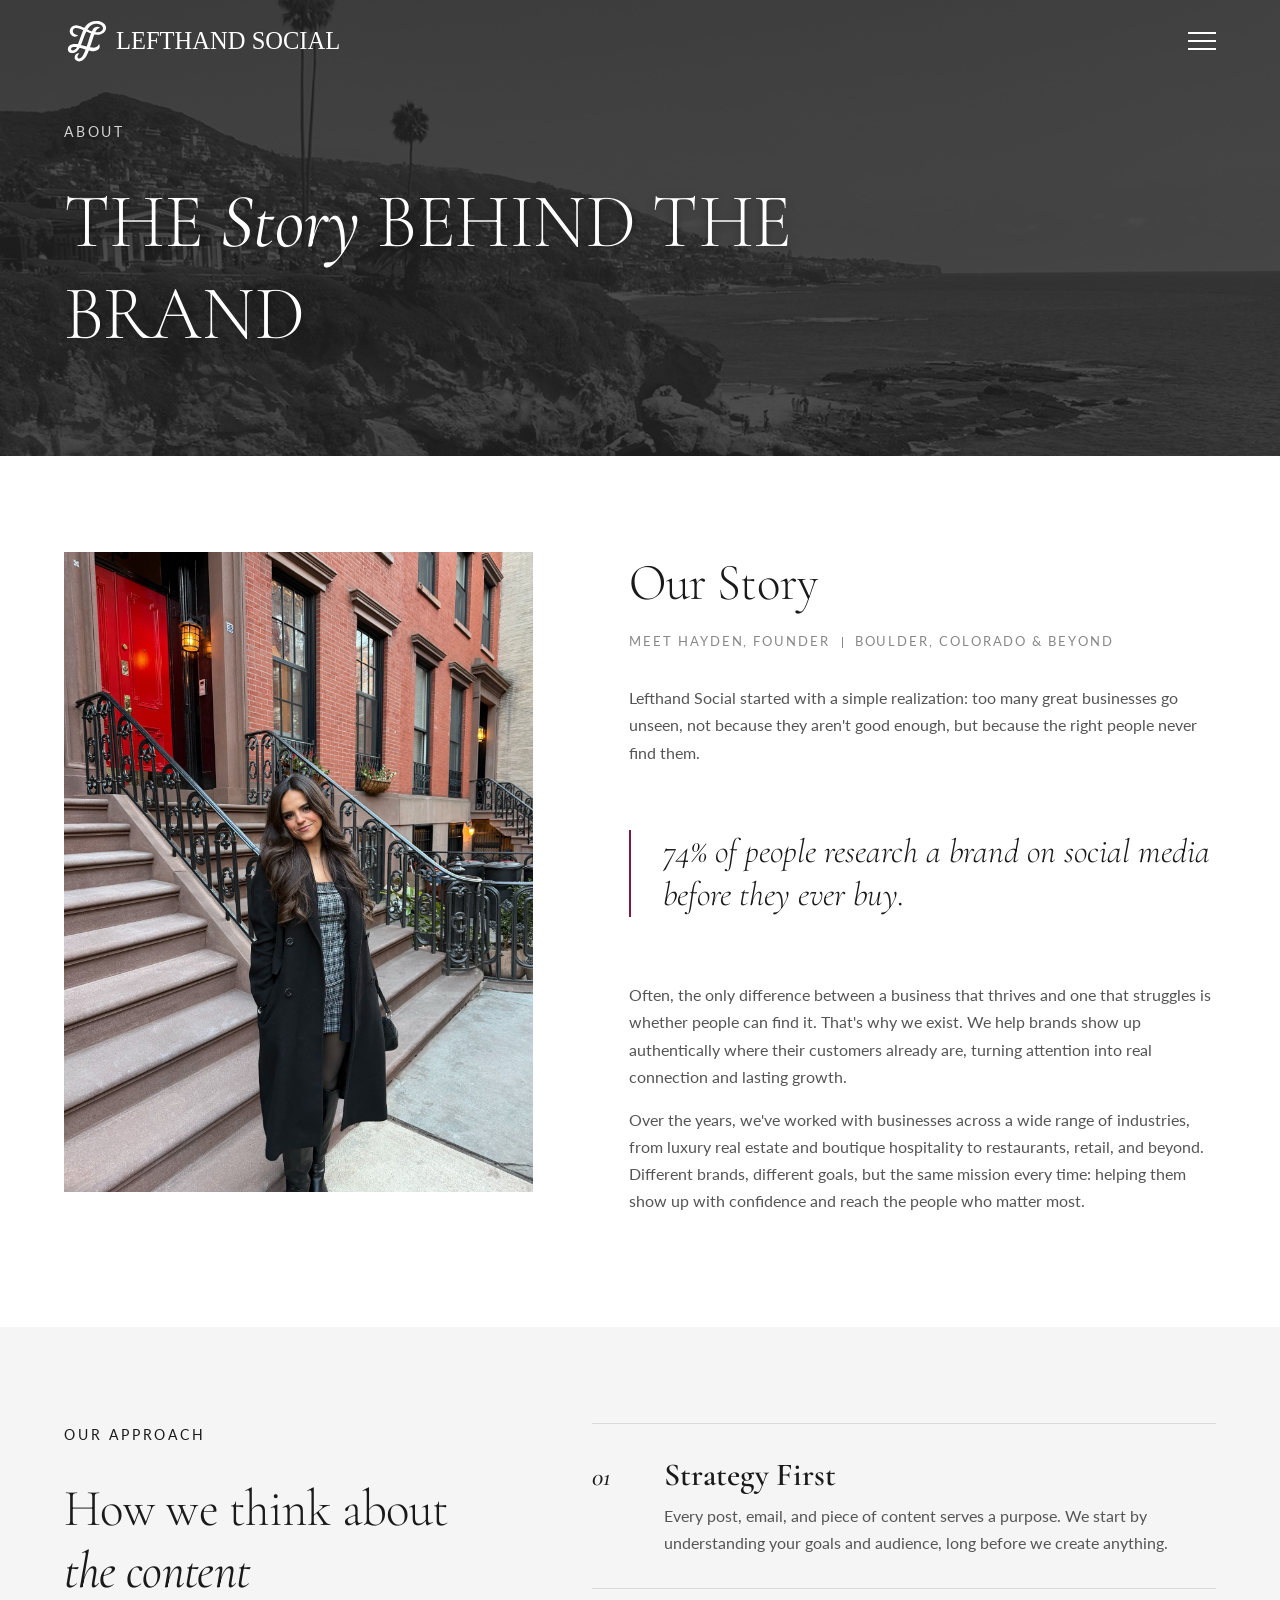
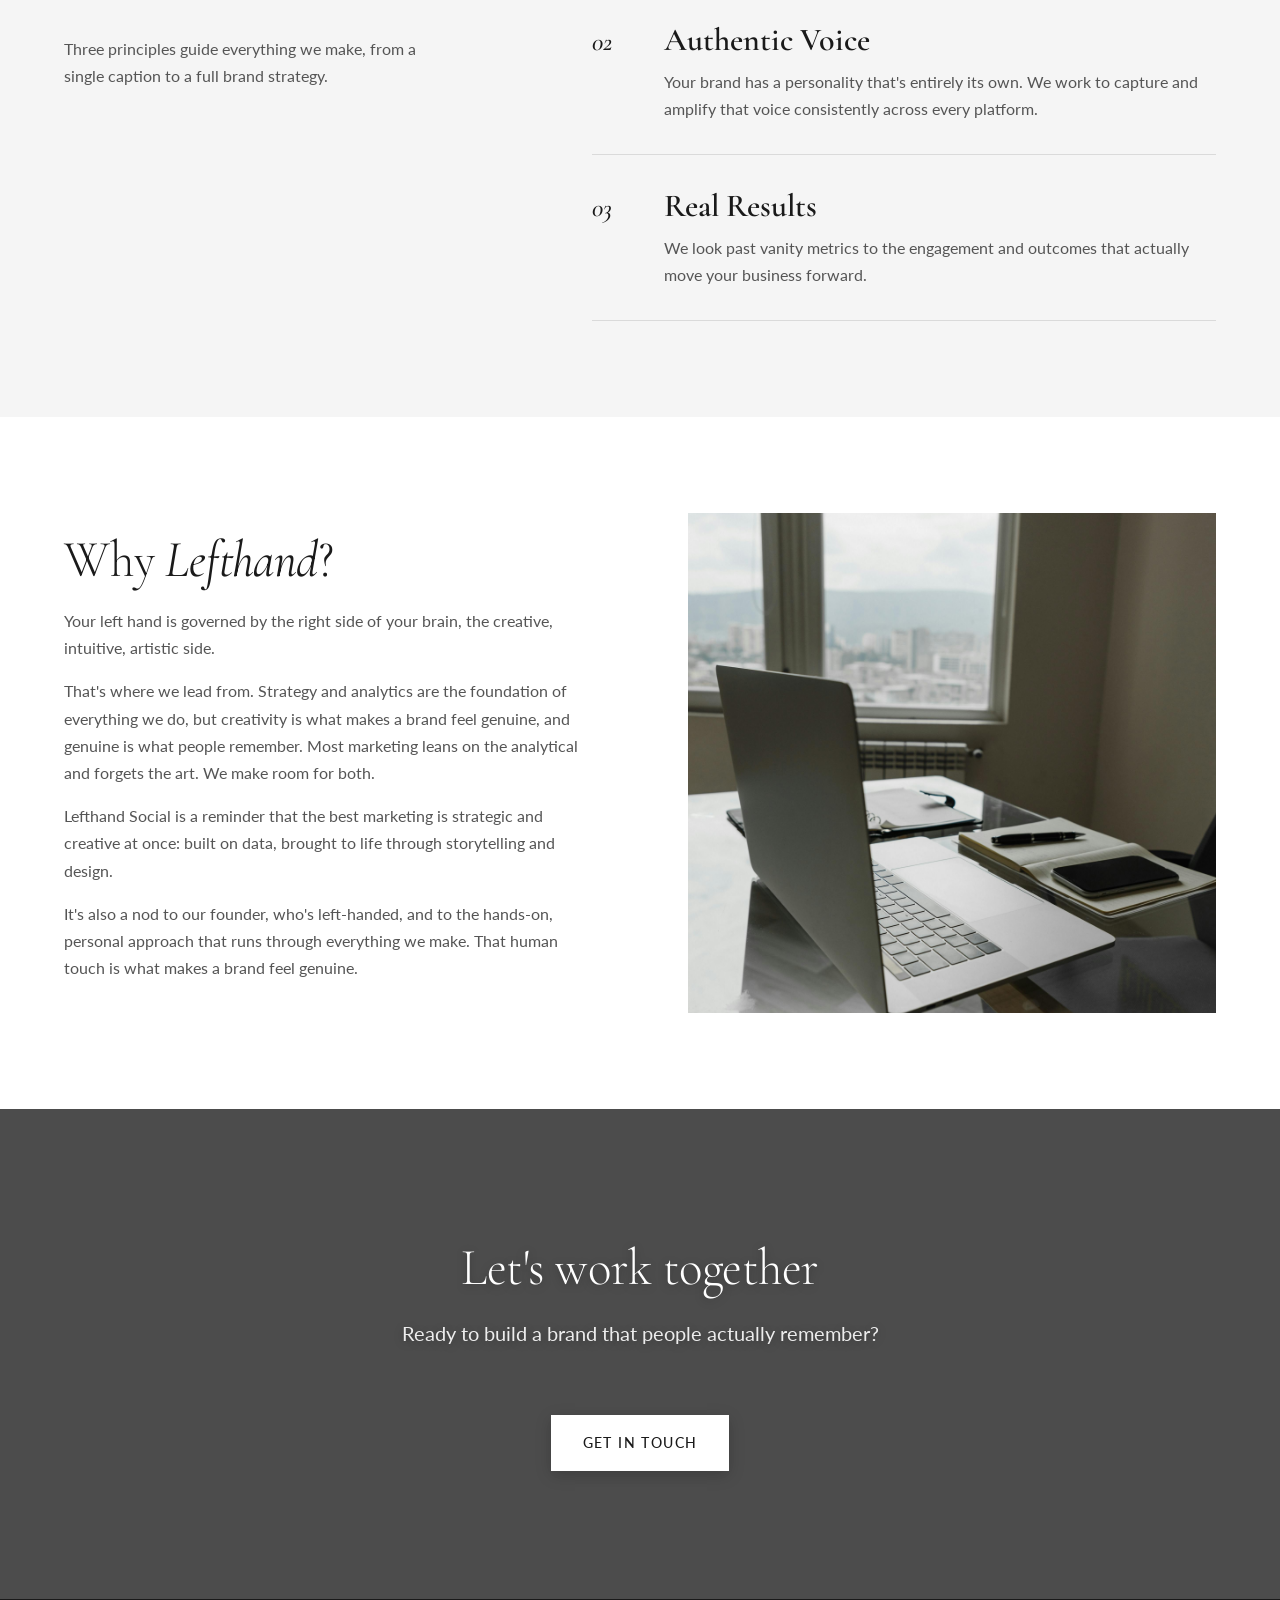
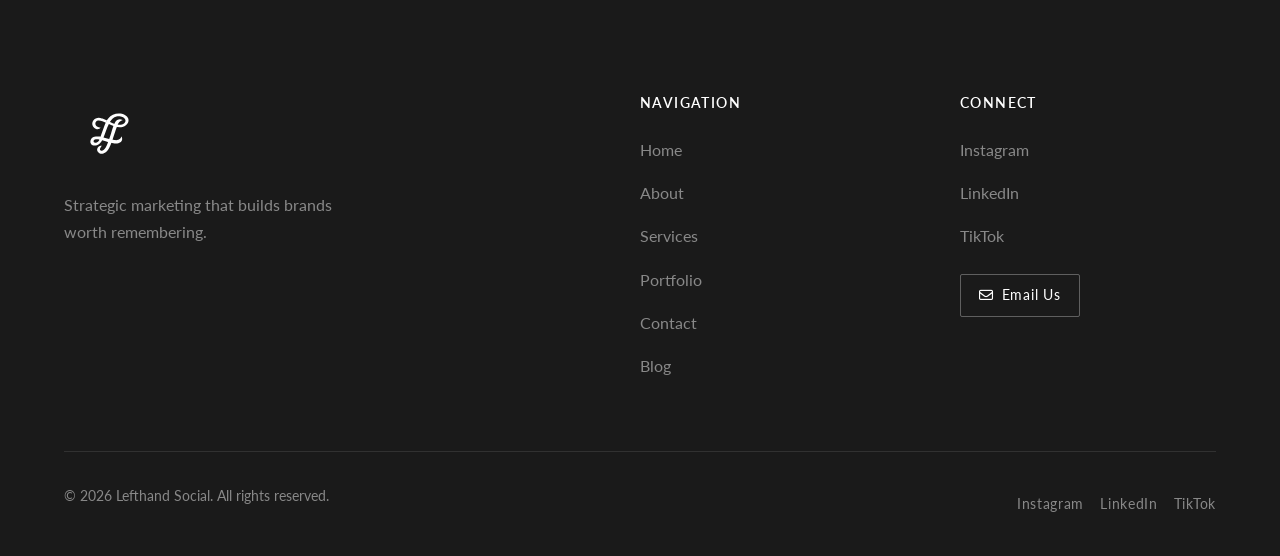
==== commit cc287360: "Fix social links and mobile layout; add blog posts, portfolio imagery, and brand assets - Point TikT" ====
--- a/about.html
+++ b/about.html
@@ -14,7 +14,7 @@
   <!-- Fonts -->
   <link rel="preconnect" href="https://fonts.googleapis.com">
   <link rel="preconnect" href="https://fonts.gstatic.com" crossorigin>
-  <link href="https://fonts.googleapis.com/css2?family=Cormorant+Garamond:wght@400;500;600;700&family=Lato:wght@300;400;700&display=swap" rel="stylesheet">
+  <link href="https://fonts.googleapis.com/css2?family=Cormorant+Garamond:ital,wght@0,300;0,400;0,500;0,600;0,700;1,400;1,500&family=Lato:wght@300;400;700&display=swap" rel="stylesheet">
 
   <!-- Font Awesome -->
   <link rel="stylesheet" href="https://cdnjs.cloudflare.com/ajax/libs/font-awesome/6.5.1/css/all.min.css">
@@ -26,19 +26,19 @@
   <!-- Navigation -->
   <nav class="nav">
     <div class="container nav-container">
-      <a href="index.html" class="nav-logo"><img src="images/Lefthand Horiztonal Logo.svg" alt="Lefthand Social"></a>
+      <a href="/" class="nav-logo"><img src="images/Lefthand Horiztonal Logo.svg" alt="Lefthand Social"></a>
       <div class="nav-toggle">
         <span></span>
         <span></span>
         <span></span>
       </div>
       <ul class="nav-links">
-        <li><a href="index.html" class="nav-link">Home</a></li>
-        <li><a href="about.html" class="nav-link active">About</a></li>
-        <li><a href="services.html" class="nav-link">Services</a></li>
-        <li><a href="portfolio.html" class="nav-link">Portfolio</a></li>
-        <li><a href="contact.html" class="nav-link">Contact</a></li>
-        <li><a href="blog.html" class="nav-link">Blog</a></li>
+        <li><a href="/" class="nav-link">Home</a></li>
+        <li><a href="/about" class="nav-link active">About</a></li>
+        <li><a href="/services" class="nav-link">Services</a></li>
+        <li><a href="/portfolio" class="nav-link">Portfolio</a></li>
+        <li><a href="/contact" class="nav-link">Contact</a></li>
+        <li><a href="/blog" class="nav-link">Blog</a></li>
       </ul>
     </div>
   </nav>
@@ -50,7 +50,7 @@
     <div class="container">
       <div class="hero-content fade-in">
         <p class="hero-tagline">About</p>
-        <h1>The Story Behind the Brand</h1>
+        <h1 class="caps">The <em>Story</em> Behind the Brand</h1>
       </div>
     </div>
   </section>
@@ -58,42 +58,54 @@
   <!-- About Content -->
   <section class="section">
     <div class="container">
-      <div class="about-grid fade-in">
-        <div class="about-image">
-          <img src="images/Vertical Headshot.jpg" alt="Hayden Hanna">
+      <div class="about-grid about-grid-story fade-in">
+        <div class="about-story-media">
+          <img src="images/Hayden-Headshot.jpg" alt="Hayden Hanna">
         </div>
         <div>
-          <h2>Meet our founder, Hayden</h2>
-          <p class="text-large">Hayden Hanna founded Lefthand Social on a simple belief: brands grow when their marketing genuinely connects with people.</p>
-          <p>After years of working with businesses across different industries, from luxury real estate to island resorts to local restaurants, our team has learned that great marketing isn't about following trends or gaming algorithms. It's about understanding what makes your brand unique and communicating that in a way that resonates.</p>
-          <p>Hayden started Lefthand Social to work closely with brands we believe in, creating content that feels authentic rather than generic. Today, our team brings that same care to every client we serve. Every business has a story worth telling, and we're here to help you tell it.</p>
+          <h2>Our Story</h2>
+          <p class="about-byline">Meet Hayden, Founder <span class="byline-divider"></span> Boulder, Colorado &amp; beyond</p>
+          <p>Lefthand Social started with a simple realization: too many great businesses go unseen, not because they aren't good enough, but because the right people never find them.</p>
+          <p class="about-pullquote about-stat-strip"><span>74% of people research a brand on social media before they ever buy.</span></p>
+          <p>Often, the only difference between a business that thrives and one that struggles is whether people can find it. That's why we exist. We help brands show up authentically where their customers already are, turning attention into real connection and lasting growth.</p>
+          <p>Over the years, we've worked with businesses across a wide range of industries, from luxury real estate and boutique hospitality to restaurants, retail, and beyond. Different brands, different goals, but the same mission every time: helping them show up with confidence and reach the people who matter most.</p>
         </div>
       </div>
     </div>
   </section>
 
   <!-- Philosophy -->
-  <section class="section section-dark">
+  <section class="section approach-section">
     <div class="container">
-      <div class="text-center mb-lg fade-in">
-        <h2>Our Approach</h2>
-      </div>
+      <div class="approach-editorial fade-in">
+        <div class="approach-intro">
+          <p class="hero-tagline" style="color: var(--color-dark);">Our Approach</p>
+          <h2>How we think about <em>the content</em></h2>
+          <p>Three principles guide everything we make, from a single caption to a full brand strategy.</p>
+        </div>
 
-      <div class="grid grid-3 fade-in">
-        <div class="service-item" style="border: none;">
-          <div class="service-number">01</div>
-          <h3>Strategy First</h3>
-          <p>Every post, email, and piece of content serves a purpose. We focus on understanding your goals and audience before creating anything.</p>
-        </div>
-        <div class="service-item" style="border: none;">
-          <div class="service-number">02</div>
-          <h3>Authentic Voice</h3>
-          <p>Your brand has a unique personality. We work to capture and amplify that voice consistently across every platform.</p>
-        </div>
-        <div class="service-item" style="border: none;">
-          <div class="service-number">03</div>
-          <h3>Real Results</h3>
-          <p>Beyond vanity metrics, we focus on engagement and outcomes that actually matter for your business growth.</p>
+        <div class="approach-list">
+          <div class="approach-row">
+            <span class="approach-num">01</span>
+            <div class="approach-row-body">
+              <h3>Strategy First</h3>
+              <p>Every post, email, and piece of content serves a purpose. We start by understanding your goals and audience, long before we create anything.</p>
+            </div>
+          </div>
+          <div class="approach-row">
+            <span class="approach-num">02</span>
+            <div class="approach-row-body">
+              <h3>Authentic Voice</h3>
+              <p>Your brand has a personality that's entirely its own. We work to capture and amplify that voice consistently across every platform.</p>
+            </div>
+          </div>
+          <div class="approach-row">
+            <span class="approach-num">03</span>
+            <div class="approach-row-body">
+              <h3>Real Results</h3>
+              <p>We look past vanity metrics to the engagement and outcomes that actually move your business forward.</p>
+            </div>
+          </div>
         </div>
       </div>
     </div>
@@ -102,15 +114,16 @@
   <!-- Why Lefthand -->
   <section class="section">
     <div class="container">
-      <div class="about-grid fade-in" style="grid-template-columns: 1fr 1fr;">
+      <div class="about-grid fade-in">
         <div>
-          <h2>Why "Lefthand"?</h2>
-          <p class="text-large">Sometimes the best approach is the unexpected one.</p>
-          <p>In a world where marketing can feel repetitive and predictable, we believe in finding the angle that others miss. The name Lefthand Social represents that different perspective, the willingness to try something new while staying true to what works.</p>
-          <p>It's also a nod to thinking with both sides of the brain: the creative and the strategic, the artistic and the analytical. Great marketing requires both.</p>
+          <h2>Why <em>Lefthand</em>?</h2>
+          <p>Your left hand is governed by the right side of your brain, the creative, intuitive, artistic side.</p>
+          <p>That's where we lead from. Strategy and analytics are the foundation of everything we do, but creativity is what makes a brand feel genuine, and genuine is what people remember. Most marketing leans on the analytical and forgets the art. We make room for both.</p>
+          <p>Lefthand Social is a reminder that the best marketing is strategic and creative at once: built on data, brought to life through storytelling and design.</p>
+          <p>It's also a nod to our founder, who's left-handed, and to the hands-on, personal approach that runs through everything we make. That human touch is what makes a brand feel genuine.</p>
         </div>
         <div class="about-image">
-          <!-- Placeholder for brand/lifestyle image -->
+          <img src="images/laptop-window-light.jpg" alt="A bright, minimal workspace by a window">
         </div>
       </div>
     </div>
@@ -122,7 +135,7 @@
     <div class="container text-center fade-in">
       <h2>Let's work together</h2>
       <p class="text-large mb-lg">Ready to build a brand that people actually remember?</p>
-      <a href="contact.html" class="btn btn-light">Get in Touch</a>
+      <a href="/contact" class="btn btn-light">Get in Touch</a>
     </div>
   </section>
 
@@ -137,29 +150,30 @@
         <div>
           <h4>Navigation</h4>
           <ul class="footer-links">
-            <li><a href="index.html">Home</a></li>
-            <li><a href="about.html">About</a></li>
-            <li><a href="services.html">Services</a></li>
-            <li><a href="portfolio.html">Portfolio</a></li>
-            <li><a href="contact.html">Contact</a></li>
-            <li><a href="blog.html">Blog</a></li>
+            <li><a href="/">Home</a></li>
+            <li><a href="/about">About</a></li>
+            <li><a href="/services">Services</a></li>
+            <li><a href="/portfolio">Portfolio</a></li>
+            <li><a href="/contact">Contact</a></li>
+            <li><a href="/blog">Blog</a></li>
           </ul>
         </div>
         <div>
           <h4>Connect</h4>
           <ul class="footer-links">
             <li><a href="https://instagram.com/lefthandsocial" target="_blank">Instagram</a></li>
-            <li><a href="https://linkedin.com" target="_blank">LinkedIn</a></li>
-            <li><a href="https://tiktok.com" target="_blank">TikTok</a></li>
+            <li><a href="https://www.linkedin.com/company/lefthand-social/" target="_blank">LinkedIn</a></li>
+            <li><a href="https://tiktok.com/@lefthandsocial" target="_blank">TikTok</a></li>
           </ul>
+          <a href="mailto:lefthandsocial@gmail.com" class="footer-email-btn"><i class="fa-regular fa-envelope"></i> Email Us</a>
         </div>
       </div>
       <div class="footer-bottom">
         <p class="footer-copyright">&copy; 2026 Lefthand Social. All rights reserved.</p>
         <div class="footer-social">
           <a href="https://instagram.com/lefthandsocial" target="_blank">Instagram</a>
-          <a href="https://linkedin.com" target="_blank">LinkedIn</a>
-          <a href="https://tiktok.com" target="_blank">TikTok</a>
+          <a href="https://www.linkedin.com/company/lefthand-social/" target="_blank">LinkedIn</a>
+          <a href="https://tiktok.com/@lefthandsocial" target="_blank">TikTok</a>
         </div>
       </div>
     </div>
--- a/css/styles.css
+++ b/css/styles.css
@@ -12,11 +12,13 @@
   --color-white: #ffffff;
   --color-gray: #555555;
   --color-gray-light: #888888;
-  --color-accent: #89a250;
+  --color-accent: #7B1E3B;
   --color-accent-secondary: #9d1b59;
 
   /* Typography */
   --font-heading: 'Cormorant Garamond', Georgia, serif;
+  --font-display: 'Cormorant Garamond', Georgia, serif;
+  --font-display-italic: 'Cormorant Garamond', Georgia, serif;
   --font-body: 'Lato', -apple-system, BlinkMacSystemFont, sans-serif;
 
   /* Spacing */
@@ -86,15 +88,71 @@
 }
 
 h1 {
-  font-size: clamp(2.5rem, 6vw, 4.5rem);
-  font-weight: 600;
+  font-family: var(--font-display);
+  font-size: clamp(2.75rem, 6vw, 5rem);
+  font-weight: 300;
   letter-spacing: -0.02em;
+  display: inline-block;
+  transform: scaleX(0.94);
+  transform-origin: left center;
 }
 
 h2 {
-  font-size: clamp(2rem, 4vw, 3rem);
-  font-weight: 600;
+  font-family: var(--font-display);
+  font-size: clamp(2rem, 4.5vw, 3.25rem);
+  font-weight: 300;
   letter-spacing: -0.01em;
+  display: inline-block;
+  transform: scaleX(0.94);
+  transform-origin: left center;
+}
+
+.text-center h1, .text-center h2 {
+  transform-origin: center center;
+}
+
+/* Opt-in caps treatment — add class="caps" to any heading to apply */
+h1.caps, h2.caps, h3.caps {
+  text-transform: uppercase;
+  letter-spacing: 0;
+}
+
+h1 em, h2 em, h1 i, h2 i {
+  font-family: var(--font-display-italic);
+  font-style: italic;
+  text-transform: none;
+  font-weight: 400;
+}
+
+/* Rotating word in the hero (cross-fades, sized to the longest word) */
+.rotate-word {
+  display: inline-grid;
+  vertical-align: baseline;
+  text-align: center;
+}
+
+.rotate-word .rw-item {
+  grid-area: 1 / 1;
+  opacity: 0;
+  transform: translateY(0.18em);
+  /* Outgoing word: fades out first, no delay */
+  transition: opacity 0.35s ease, transform 0.35s ease;
+  pointer-events: none;
+}
+
+.rotate-word .rw-item.is-active {
+  opacity: 1;
+  transform: translateY(0);
+  /* Incoming word: waits for the old one to finish, then fades in */
+  transition: opacity 0.35s ease 0.4s, transform 0.35s ease 0.4s;
+  pointer-events: auto;
+}
+
+@media (prefers-reduced-motion: reduce) {
+  .rotate-word .rw-item {
+    transition: opacity 0.2s ease;
+    transform: none;
+  }
 }
 
 h3 {
@@ -183,6 +241,13 @@
 .section-dark h2,
 .section-dark h3 {
   color: var(--color-cream);
+}
+
+/* --- Before/After Section (light) --- */
+.section-ba {
+  background-color: var(--color-cream-dark);
+  position: relative;
+  z-index: 1;
 }
 
 /* --- Navigation --- */
@@ -250,7 +315,7 @@
 .nav-links {
   position: fixed;
   top: 0;
-  right: -50%;
+  right: 0;
   width: 50%;
   height: 100vh;
   background-color: var(--color-cream);
@@ -259,20 +324,25 @@
   justify-content: center;
   align-items: center;
   gap: var(--spacing-lg);
-  transition: var(--transition-medium);
+  transform: translateX(100%);
+  visibility: hidden;
+  transition: transform var(--transition-medium), visibility 0s linear var(--transition-medium);
   z-index: 999;
   box-shadow: -5px 0 30px rgba(0, 0, 0, 0.1);
 }
 
 .nav-links.active {
-  right: 0;
+  transform: translateX(0);
+  visibility: visible;
+  transition: transform var(--transition-medium), visibility 0s;
 }
 
 .nav-link {
   font-size: 2rem;
   font-family: var(--font-heading);
   font-weight: 500;
-  letter-spacing: 0.02em;
+  letter-spacing: 0.08em;
+  text-transform: uppercase;
   position: relative;
 }
 
@@ -612,6 +682,104 @@
   }
 }
 
+/* --- Editorial Service Cards --- */
+.services-editorial-grid {
+  display: grid;
+  grid-template-columns: repeat(2, 1fr);
+  gap: var(--spacing-md);
+}
+
+.service-card-editorial {
+  position: relative;
+  overflow: hidden;
+  aspect-ratio: 3/2;
+  cursor: pointer;
+  background-color: var(--color-dark);
+}
+
+.service-card-editorial img {
+  position: absolute;
+  inset: 0;
+  width: 100%;
+  height: 100%;
+  object-fit: cover;
+  filter: grayscale(40%) brightness(0.92);
+  transition: transform var(--transition-slow), filter var(--transition-medium);
+}
+
+.service-card-editorial:hover img {
+  transform: scale(1.06);
+  filter: grayscale(10%) brightness(0.8);
+}
+
+.service-card-overlay {
+  position: absolute;
+  inset: 0;
+  display: flex;
+  flex-direction: column;
+  justify-content: flex-end;
+  padding: var(--spacing-md);
+  background: linear-gradient(to top, rgba(26, 26, 26, 0.85) 0%, rgba(26, 26, 26, 0.25) 55%, rgba(26, 26, 26, 0.05) 100%);
+}
+
+.service-card-kicker {
+  font-size: 0.7rem;
+  letter-spacing: 0.2em;
+  text-transform: uppercase;
+  color: rgba(255, 255, 255, 0.75);
+  margin-bottom: var(--spacing-xs);
+}
+
+.service-card-overlay h3 {
+  color: var(--color-cream);
+  font-size: 1.5rem;
+  margin-bottom: var(--spacing-xs);
+}
+
+.service-card-overlay p {
+  color: rgba(255, 255, 255, 0.85);
+  font-size: 0.9rem;
+  margin-bottom: var(--spacing-sm);
+  max-width: 90%;
+}
+
+.service-card-link {
+  font-size: 0.75rem;
+  font-weight: 600;
+  letter-spacing: 0.1em;
+  text-transform: uppercase;
+  color: var(--color-cream);
+  display: inline-flex;
+  align-items: center;
+  gap: 0.5rem;
+  transition: gap var(--transition-fast);
+}
+
+.service-card-editorial:hover .service-card-link {
+  gap: 0.85rem;
+}
+
+.service-modal-cta {
+  margin-top: var(--spacing-lg);
+  padding-top: var(--spacing-lg);
+  border-top: 1px solid rgba(0, 0, 0, 0.1);
+  display: flex;
+  flex-wrap: wrap;
+  gap: var(--spacing-sm);
+}
+
+@media (max-width: 992px) {
+  .services-editorial-grid {
+    grid-template-columns: repeat(2, 1fr);
+  }
+}
+
+@media (max-width: 768px) {
+  .services-editorial-grid {
+    grid-template-columns: 1fr;
+  }
+}
+
 /* --- About Section --- */
 .about-grid {
   display: grid;
@@ -630,6 +798,134 @@
   width: 100%;
   height: 100%;
   object-fit: cover;
+}
+
+.about-byline {
+  font-size: 0.8rem;
+  letter-spacing: 0.15em;
+  text-transform: uppercase;
+  color: var(--color-gray-light);
+  margin-bottom: var(--spacing-md);
+}
+
+.byline-divider {
+  display: inline-block;
+  width: 1px;
+  height: 0.85em;
+  background: var(--color-gray-light);
+  margin: 0 0.55em;
+  vertical-align: middle;
+}
+
+.about-pullquote {
+  font-family: var(--font-display);
+  font-size: clamp(1.6rem, 2.8vw, 2.1rem);
+  font-weight: 300;
+  font-style: italic;
+  line-height: 1.3;
+  color: var(--color-dark);
+  margin: var(--spacing-lg) 0;
+}
+
+/* Story section: tall, narrow portrait */
+.about-grid-story {
+  align-items: start;
+  grid-template-columns: 0.8fr 1fr;
+}
+
+.about-story-media img {
+  display: block;
+  width: 100%;
+  height: 640px;
+  object-fit: cover;
+  object-position: center top;
+}
+
+/* Accent bar to the left of the stat line */
+.about-stat-strip {
+  border-left: 2px solid var(--color-accent);
+  padding-left: var(--spacing-md);
+}
+
+.about-story-media .stat-callout {
+  margin-top: var(--spacing-md);
+  margin-bottom: 0;
+}
+
+@media (max-width: 992px) {
+  .about-story-media {
+    margin-bottom: var(--spacing-lg);
+  }
+  .about-story-media img {
+    height: 460px;
+  }
+}
+
+/* --- Editorial Approach (About) --- */
+.approach-section {
+  background-color: var(--color-cream-dark);
+}
+
+.approach-editorial {
+  display: grid;
+  grid-template-columns: 0.9fr 1.3fr;
+  gap: var(--spacing-xl);
+  align-items: start;
+}
+
+.approach-intro h2 {
+  margin-bottom: var(--spacing-md);
+}
+
+.approach-intro p {
+  max-width: 360px;
+}
+
+.approach-row {
+  display: grid;
+  grid-template-columns: 2.5rem 1fr;
+  gap: var(--spacing-md);
+  align-items: baseline;
+  padding: var(--spacing-md) var(--spacing-sm) var(--spacing-md) 0;
+  border-top: 1px solid rgba(26, 26, 26, 0.12);
+  transition: transform var(--transition-medium);
+}
+
+.approach-row:last-child {
+  border-bottom: 1px solid rgba(26, 26, 26, 0.12);
+}
+
+.approach-num {
+  font-family: var(--font-heading);
+  font-style: italic;
+  font-weight: 500;
+  font-size: 1.6rem;
+  line-height: 1;
+  color: var(--color-dark);
+}
+
+.approach-row-body {
+  min-width: 0;
+}
+
+.approach-row h3 {
+  margin-bottom: var(--spacing-xs);
+}
+
+.approach-row p {
+  margin-bottom: 0;
+  max-width: 60ch;
+}
+
+.approach-row:hover {
+  transform: translateX(var(--spacing-sm));
+}
+
+@media (max-width: 992px) {
+  .approach-editorial {
+    grid-template-columns: 1fr;
+    gap: var(--spacing-lg);
+  }
 }
 
 /* --- Portfolio Grid --- */
@@ -686,11 +982,235 @@
   font-size: 0.9rem;
 }
 
+/* --- Before & After Showcase --- */
+.ba-showcase {
+  display: flex;
+  flex-direction: column;
+  gap: var(--spacing-xl);
+}
+
+.ba-row {
+  display: grid;
+  grid-template-columns: 1.5fr 1fr;
+  gap: var(--spacing-lg);
+  align-items: center;
+}
+
+.ba-row-reverse {
+  grid-template-columns: 1fr 1.5fr;
+}
+
+.ba-row-reverse .ba-pair {
+  order: 2;
+}
+
+.ba-pair {
+  display: grid;
+  grid-template-columns: 1fr 1fr;
+  gap: var(--spacing-md);
+}
+
+.ba-item {
+  display: flex;
+  flex-direction: column;
+  gap: 0.6rem;
+}
+
+.ba-tag {
+  align-self: flex-start;
+  font-size: 0.65rem;
+  letter-spacing: 0.18em;
+  text-transform: uppercase;
+  padding: 0.3rem 0.65rem;
+}
+
+.ba-tag-before {
+  background-color: #ffffff;
+  color: var(--color-dark);
+  border: 1px solid var(--color-dark);
+}
+
+.ba-tag-after {
+  background-color: var(--color-dark);
+  color: #ffffff;
+  border: 1px solid var(--color-dark);
+}
+
+.ba-frame {
+  aspect-ratio: 4/5;
+  overflow: hidden;
+  box-shadow: 0 10px 30px rgba(0, 0, 0, 0.08);
+}
+
+.ba-frame img {
+  width: 100%;
+  height: 100%;
+  object-fit: cover;
+  display: block;
+}
+
+.ba-caption h3 {
+  margin-bottom: var(--spacing-sm);
+}
+
+.ba-caption p {
+  margin-bottom: 0;
+}
+
+@media (max-width: 768px) {
+  .ba-row,
+  .ba-row-reverse {
+    grid-template-columns: 1fr;
+    gap: var(--spacing-md);
+  }
+
+  .ba-row-reverse .ba-pair {
+    order: 0;
+  }
+}
+
+/* --- Content in Motion (rotating reel strip) --- */
+.reel-marquee {
+  overflow: hidden;
+  width: 100%;
+  -webkit-mask-image: linear-gradient(to right, transparent, #000 6%, #000 94%, transparent);
+  mask-image: linear-gradient(to right, transparent, #000 6%, #000 94%, transparent);
+}
+
+.reel-track {
+  display: flex;
+  gap: var(--spacing-md);
+  width: max-content;
+  animation: reel-scroll 60s linear infinite;
+}
+
+.reel-marquee:hover .reel-track {
+  animation-play-state: paused;
+}
+
+.reel-phone {
+  flex-shrink: 0;
+  width: 240px;
+  margin: 0;
+}
+
+.reel-media {
+  position: relative;
+  aspect-ratio: 9 / 16;
+  border-radius: 20px;
+  overflow: hidden;
+  background-color: var(--color-cream-dark);
+  box-shadow: 0 14px 38px rgba(0, 0, 0, 0.12);
+  display: flex;
+  align-items: center;
+  justify-content: center;
+  transition: var(--transition-medium);
+}
+
+.reel-phone:hover .reel-media {
+  transform: translateY(-6px);
+  box-shadow: 0 20px 48px rgba(0, 0, 0, 0.18);
+}
+
+.reel-media video,
+.reel-media img {
+  width: 100%;
+  height: 100%;
+  object-fit: cover;
+}
+
+.reel-placeholder {
+  display: flex;
+  align-items: center;
+  justify-content: center;
+  width: 56px;
+  height: 56px;
+  border-radius: 50%;
+  background-color: var(--color-dark);
+  color: var(--color-cream);
+  font-size: 1.1rem;
+  padding-left: 4px;
+}
+
+@keyframes reel-scroll {
+  from { transform: translateX(0); }
+  to { transform: translateX(-50%); }
+}
+
+@media (prefers-reduced-motion: reduce) {
+  .reel-track { animation: none; }
+}
+
+/* --- By the Numbers (rotating proof covers) --- */
+.proof-marquee {
+  overflow: hidden;
+  width: 100%;
+  -webkit-mask-image: linear-gradient(to right, transparent, #000 6%, #000 94%, transparent);
+  mask-image: linear-gradient(to right, transparent, #000 6%, #000 94%, transparent);
+}
+
+.proof-track {
+  display: flex;
+  gap: var(--spacing-md);
+  width: max-content;
+  animation: proof-scroll 70s linear infinite;
+}
+
+.proof-marquee:hover .proof-track {
+  animation-play-state: paused;
+}
+
+.proof-card {
+  flex-shrink: 0;
+  width: 165px;
+  aspect-ratio: 3 / 4;
+  margin: 0;
+  border-radius: 14px;
+  overflow: hidden;
+  background-color: #ffffff;
+  box-shadow: 0 12px 30px rgba(0, 0, 0, 0.12);
+}
+
+.proof-card img {
+  width: 100%;
+  height: 100%;
+  object-fit: cover;
+}
+
+@keyframes proof-scroll {
+  from { transform: translateX(0); }
+  to { transform: translateX(-50%); }
+}
+
+@media (prefers-reduced-motion: reduce) {
+  .proof-track { animation: none; }
+}
+
 /* --- Contact Form --- */
 .contact-grid {
   display: grid;
   grid-template-columns: 1fr 1fr;
   gap: var(--spacing-xl);
+}
+
+.contact-info h4 {
+  font-size: 1.05rem;
+  letter-spacing: 0.18em;
+  text-transform: uppercase;
+  color: var(--color-dark);
+  margin-bottom: var(--spacing-xs);
+}
+
+.contact-social-link {
+  color: var(--color-dark);
+}
+
+.contact-social-link i {
+  display: inline-block;
+  width: 1.25em;
+  margin-right: 0.6em;
+  text-align: center;
+  color: var(--color-dark);
 }
 
 .form-group {
@@ -728,6 +1248,429 @@
   resize: vertical;
 }
 
+/* --- Photo Collage --- */
+.collage {
+  display: grid;
+  gap: 6px;
+  aspect-ratio: 1 / 1;
+  width: 100%;
+}
+
+.collage img {
+  width: 100%;
+  height: 100%;
+  object-fit: cover;
+  filter: grayscale(20%);
+}
+
+/* 3-image: tall left, two stacked right */
+.collage-3 {
+  grid-template-columns: 1.3fr 1fr;
+  grid-template-rows: 1fr 1fr;
+}
+
+.collage-3 img:nth-child(1) {
+  grid-row: 1 / span 2;
+}
+
+/* 4-image: 2x2 */
+.collage-4 {
+  grid-template-columns: 1fr 1fr;
+  grid-template-rows: 1fr 1fr;
+}
+
+/* Blog featured collage spacing */
+.blog-post-collage {
+  margin: var(--spacing-lg) 0;
+}
+
+/* --- Blog Composite Cover (multiple photos clipped into one) --- */
+.blog-cover {
+  display: grid;
+  grid-template-columns: 1.4fr 1fr 1fr;
+  gap: 2px;
+  width: 100%;
+  height: 100%;
+  background-color: var(--color-white);
+  overflow: hidden;
+}
+
+.blog-cover img {
+  width: 100%;
+  height: 100%;
+  object-fit: cover;
+  filter: grayscale(25%);
+  transition: filter var(--transition-medium), transform var(--transition-medium);
+}
+
+/* As the post's featured cover (wide banner) */
+.blog-post-cover {
+  margin: var(--spacing-lg) 0;
+}
+
+.blog-post-cover .blog-cover {
+  aspect-ratio: 16 / 8;
+}
+
+/* Inside a blog card, the cover fills the existing image area */
+.blog-card-image .blog-cover {
+  height: 100%;
+}
+
+.blog-card:hover .blog-cover img {
+  filter: grayscale(0%);
+}
+
+/* --- Services Full-Bleed (clickable list over fixed image) --- */
+.services-fullbleed {
+  position: relative;
+  z-index: 1;
+  padding: var(--spacing-xxl) 0;
+  color: var(--color-cream);
+  background-image: linear-gradient(rgba(26, 26, 26, 0.72), rgba(26, 26, 26, 0.72)), url('../images/Hero Background.jpg');
+  background-size: cover;
+  background-position: center;
+  background-attachment: fixed;
+}
+
+.services-bleed-kicker {
+  color: rgba(255, 255, 255, 0.75);
+  margin-bottom: var(--spacing-md);
+}
+
+.services-list-bleed {
+  display: flex;
+  flex-direction: column;
+  align-items: flex-start;
+}
+
+.services-list-bleed a {
+  font-family: var(--font-display);
+  font-size: clamp(2.2rem, 6vw, 4.5rem);
+  font-weight: 300;
+  letter-spacing: -0.01em;
+  line-height: 1.22;
+  color: var(--color-cream);
+  display: inline-flex;
+  align-items: center;
+  gap: var(--spacing-sm);
+  transition: transform var(--transition-fast), font-style var(--transition-fast);
+}
+
+.services-list-bleed a::after {
+  content: '\2197';
+  font-size: 0.4em;
+  opacity: 0;
+  transform: translateX(-10px);
+  transition: opacity var(--transition-fast), transform var(--transition-fast);
+}
+
+.services-list-bleed a:hover {
+  font-style: italic;
+  transform: translateX(14px);
+}
+
+.services-list-bleed a:hover::after {
+  opacity: 1;
+  transform: translateX(0);
+}
+
+.services-bleed-more {
+  font-size: clamp(1.1rem, 2.5vw, 1.6rem) !important;
+  font-style: italic;
+  color: rgba(255, 255, 255, 0.7) !important;
+  margin-top: var(--spacing-sm);
+}
+
+@media (max-width: 768px) {
+  .services-fullbleed {
+    background-attachment: scroll;
+    padding: var(--spacing-xl) 0;
+  }
+}
+
+/* --- Services Marquee --- */
+.marquee {
+  background-color: var(--color-dark);
+  color: var(--color-cream);
+  overflow: hidden;
+  padding: var(--spacing-md) 0;
+  position: relative;
+  z-index: 1;
+}
+
+.marquee-track {
+  display: inline-flex;
+  align-items: center;
+  white-space: nowrap;
+  will-change: transform;
+  animation: marquee-scroll 36s linear infinite;
+}
+
+.marquee-item {
+  font-family: var(--font-display);
+  font-size: clamp(1.5rem, 3.5vw, 2.75rem);
+  font-weight: 300;
+  text-transform: uppercase;
+  letter-spacing: 0.04em;
+  padding: 0 var(--spacing-lg);
+  display: inline-flex;
+  align-items: center;
+}
+
+.marquee-item::after {
+  content: '\2215';
+  margin-left: var(--spacing-xl);
+  color: var(--color-accent);
+}
+
+.marquee:hover .marquee-track {
+  animation-play-state: paused;
+}
+
+@keyframes marquee-scroll {
+  from { transform: translateX(0); }
+  to { transform: translateX(-50%); }
+}
+
+/* --- Who We've Worked With --- */
+.client-section {
+  padding: var(--spacing-lg) 0;
+}
+
+/* Rotating logo banner */
+.logo-marquee {
+  overflow: hidden;
+  width: 100%;
+  margin-top: var(--spacing-lg);
+  -webkit-mask-image: linear-gradient(to right, transparent, #000 8%, #000 92%, transparent);
+  mask-image: linear-gradient(to right, transparent, #000 8%, #000 92%, transparent);
+}
+
+.logo-marquee-track {
+  display: flex;
+  align-items: center;
+  gap: var(--spacing-xl);
+  width: max-content;
+  animation: logo-scroll 50s linear infinite;
+}
+
+.logo-item {
+  flex-shrink: 0;
+  display: flex;
+  align-items: center;
+  justify-content: center;
+  height: 250px;
+  width: 250px;
+}
+
+.logo-item img {
+  max-height: 150px;
+  max-width: 200px;
+  width: auto;
+  object-fit: contain;
+  transition: transform var(--transition-fast);
+}
+
+/* Logos with heavy built-in padding, scaled up to match the others optically */
+.logo-item img.logo-pad {
+  max-height: 228px;
+  max-width: 290px;
+}
+
+.logo-item:hover img {
+  transform: scale(1.06);
+}
+
+.logo-item span {
+  font-family: var(--font-display);
+  font-size: 1.5rem;
+  font-weight: 400;
+  color: var(--color-gray-light);
+  white-space: nowrap;
+}
+
+@keyframes logo-scroll {
+  from { transform: translateX(0); }
+  to { transform: translateX(-50%); }
+}
+
+@media (prefers-reduced-motion: reduce) {
+  .logo-marquee-track { animation: none; }
+}
+
+.client-logos {
+  display: grid;
+  grid-template-columns: repeat(6, 1fr);
+  gap: var(--spacing-md);
+  align-items: center;
+  margin-top: var(--spacing-lg);
+}
+
+.client-logo {
+  aspect-ratio: 3 / 2;
+  display: flex;
+  align-items: center;
+  justify-content: center;
+  padding: var(--spacing-sm);
+  text-align: center;
+  border: 1px dashed rgba(0, 0, 0, 0.15);
+}
+
+/* Real logos drop straight in: <div class="client-logo"><img src="images/clients/x.svg" alt="Client"></div> */
+.client-logo img {
+  max-height: 56px;
+  max-width: 100%;
+  width: auto;
+  object-fit: contain;
+  filter: grayscale(100%);
+  opacity: 0.7;
+  transition: filter var(--transition-fast), opacity var(--transition-fast);
+}
+
+.client-logo:hover img {
+  filter: grayscale(0%);
+  opacity: 1;
+}
+
+.client-logo span {
+  font-size: 0.7rem;
+  letter-spacing: 0.1em;
+  text-transform: uppercase;
+  color: var(--color-gray-light);
+}
+
+@media (max-width: 768px) {
+  .client-logos {
+    grid-template-columns: repeat(3, 1fr);
+    gap: var(--spacing-sm);
+  }
+}
+
+/* --- Overlapping Image Stack (editorial/artistic) --- */
+.overlap-stack {
+  position: relative;
+  aspect-ratio: 1 / 1;
+  width: 100%;
+}
+
+.overlap-stack img {
+  position: absolute;
+  object-fit: cover;
+  filter: grayscale(20%);
+}
+
+.overlap-a {
+  width: 64%;
+  aspect-ratio: 4 / 5;
+  top: 0;
+  left: 0;
+  filter: grayscale(100%) contrast(1.05);
+}
+
+/* Film-grain texture layered over the black & white back image */
+.overlap-stack::after {
+  content: '';
+  position: absolute;
+  top: 0;
+  left: 0;
+  width: 64%;
+  aspect-ratio: 4 / 5;
+  z-index: 1;
+  pointer-events: none;
+  background-image: url("data:image/svg+xml,%3Csvg xmlns='http://www.w3.org/2000/svg' width='220' height='220'%3E%3Cfilter id='n'%3E%3CfeTurbulence type='fractalNoise' baseFrequency='0.85' numOctaves='2' stitchTiles='stitch'/%3E%3C/filter%3E%3Crect width='100%25' height='100%25' filter='url(%23n)'/%3E%3C/svg%3E");
+  background-size: 200px 200px;
+  mix-blend-mode: overlay;
+  opacity: 0.4;
+}
+
+.overlap-b {
+  width: 45%;
+  aspect-ratio: 1 / 1;
+  bottom: 3%;
+  right: 5%;
+  z-index: 2;
+}
+
+/* Taller back image (used in "The Difference" section to reduce whitespace) */
+.overlap-stack-tall {
+  aspect-ratio: 4 / 5;
+}
+
+.overlap-stack-tall .overlap-a {
+  width: 72%;
+  height: 90%;
+  aspect-ratio: auto;
+  top: 0;
+  left: 0;
+}
+
+.overlap-stack-tall::after {
+  width: 72%;
+  height: 90%;
+  aspect-ratio: auto;
+}
+
+.overlap-stack-tall .overlap-b {
+  width: 47%;
+  aspect-ratio: 3 / 4;
+  bottom: 0;
+  right: 0;
+}
+
+@media (max-width: 768px) {
+  .overlap-stack {
+    aspect-ratio: 4 / 3;
+  }
+  .overlap-a { width: 64%; }
+  .overlap-b { width: 48%; }
+}
+
+/* --- Inline Stat Callout --- */
+.stat-callout {
+  display: flex;
+  align-items: center;
+  gap: var(--spacing-sm);
+  margin: var(--spacing-md) 0;
+  padding-left: var(--spacing-md);
+  border-left: 2px solid var(--color-accent);
+}
+
+.stat-callout-number {
+  font-family: var(--font-display);
+  font-size: clamp(2.5rem, 5vw, 3.25rem);
+  font-weight: 300;
+  line-height: 1;
+  color: var(--color-dark);
+  flex-shrink: 0;
+}
+
+.stat-callout-label {
+  font-size: 0.95rem;
+  line-height: 1.5;
+  color: var(--color-gray);
+  max-width: 28ch;
+}
+
+/* --- Homepage Hook Split --- */
+.hook-split {
+  display: grid;
+  grid-template-columns: 1fr 1fr;
+  gap: var(--spacing-xl);
+  align-items: center;
+}
+
+.hook-text h2 {
+  margin-bottom: var(--spacing-md);
+}
+
+@media (max-width: 768px) {
+  .hook-split {
+    grid-template-columns: 1fr;
+    gap: var(--spacing-lg);
+  }
+}
+
 /* --- Footer --- */
 .footer {
   background-color: var(--color-dark);
@@ -803,6 +1746,26 @@
 
 .footer-social a:hover {
   color: var(--color-cream);
+}
+
+.footer-email-btn {
+  display: inline-flex;
+  align-items: center;
+  gap: 0.55em;
+  margin-top: var(--spacing-sm);
+  padding: 0.55rem 1.15rem;
+  border: 1px solid rgba(255, 255, 255, 0.3);
+  border-radius: 2px;
+  color: var(--color-cream);
+  font-size: 0.875rem;
+  letter-spacing: 0.05em;
+  transition: background-color var(--transition-fast), border-color var(--transition-fast), color var(--transition-fast);
+}
+
+.footer-email-btn:hover {
+  background-color: var(--color-cream);
+  border-color: var(--color-cream);
+  color: var(--color-dark);
 }
 
 /* --- Animations --- */
@@ -942,6 +1905,10 @@
   gap: var(--spacing-md);
 }
 
+.blog-grid-horizontal {
+  grid-template-columns: repeat(3, 1fr);
+}
+
 .blog-card {
   background: var(--color-white);
   overflow: hidden;
@@ -1023,7 +1990,8 @@
 }
 
 @media (max-width: 768px) {
-  .blog-grid {
+  .blog-grid,
+  .blog-grid-horizontal {
     grid-template-columns: 1fr;
   }
 
@@ -1191,6 +2159,12 @@
   grid-template-columns: repeat(4, 1fr);
   gap: var(--spacing-md);
   text-align: center;
+}
+
+.stats-grid-3 {
+  grid-template-columns: repeat(3, 1fr);
+  max-width: 820px;
+  margin: 0 auto;
 }
 
 .stat-item {
@@ -1460,3 +2434,218 @@
     font-size: 1.4rem;
   }
 }
+
+/* =================================
+   SERVICES PAGE (flowing sections)
+   ================================= */
+.service-section {
+  scroll-margin-top: 90px;
+}
+
+.service-included-label {
+  font-size: 0.72rem;
+  letter-spacing: 0.18em;
+  text-transform: uppercase;
+  color: var(--color-gray-light);
+  margin-top: var(--spacing-md);
+  margin-bottom: 0;
+}
+
+.service-included {
+  list-style: none;
+  margin-top: var(--spacing-sm);
+  border-top: 1px solid rgba(26, 26, 26, 0.12);
+}
+
+.service-included li {
+  padding: 0.6rem 0;
+  border-bottom: 1px solid rgba(26, 26, 26, 0.12);
+  font-size: 0.95rem;
+  color: var(--color-gray);
+}
+
+.service-addon {
+  font-style: italic;
+  font-size: 0.9rem;
+  color: var(--color-gray-light);
+  margin-top: var(--spacing-sm);
+}
+
+/* Clickable jump index */
+.services-jump {
+  margin-top: var(--spacing-md);
+  border-top: 1px solid rgba(26, 26, 26, 0.15);
+}
+
+.services-jump-item {
+  display: flex;
+  align-items: center;
+  justify-content: space-between;
+  gap: var(--spacing-md);
+  padding: var(--spacing-md) 0.25rem;
+  border-bottom: 1px solid rgba(26, 26, 26, 0.15);
+  color: var(--color-dark);
+  text-decoration: none;
+  transition: padding var(--transition-medium);
+}
+
+.services-jump-name {
+  font-family: var(--font-heading);
+  font-weight: 500;
+  font-size: clamp(1.6rem, 3vw, 2.4rem);
+  line-height: 1.1;
+  transition: font-style var(--transition-fast);
+}
+
+.services-jump-item i {
+  opacity: 0;
+  transform: translateX(-10px);
+  transition: var(--transition-medium);
+}
+
+.services-jump-item:hover {
+  padding-left: var(--spacing-md);
+}
+
+.services-jump-item:hover .services-jump-name {
+  font-style: italic;
+}
+
+.services-jump-item:hover i {
+  opacity: 1;
+  transform: translateX(0);
+}
+
+/* Image-feature band — light content over a darkened photo */
+.image-feature {
+  position: relative;
+  overflow: hidden;
+}
+
+.image-feature-bg {
+  position: absolute;
+  inset: 0;
+  z-index: 0;
+}
+
+.image-feature-bg img {
+  width: 100%;
+  height: 100%;
+  object-fit: cover;
+  filter: grayscale(55%);
+}
+
+.image-feature-bg::after {
+  content: "";
+  position: absolute;
+  inset: 0;
+  background-color: rgba(26, 26, 26, 0.82);
+}
+
+.image-feature .container {
+  position: relative;
+  z-index: 1;
+}
+
+.image-feature .hero-tagline {
+  color: rgba(255, 255, 255, 0.75);
+}
+
+.image-feature h2 {
+  color: var(--color-cream);
+}
+
+/* Jump index sitting on a dark image */
+.image-feature .services-jump {
+  border-top-color: rgba(255, 255, 255, 0.25);
+}
+
+.image-feature .services-jump-item {
+  color: var(--color-cream);
+  border-bottom-color: rgba(255, 255, 255, 0.25);
+}
+
+.image-feature .services-jump-item i {
+  color: var(--color-cream);
+}
+
+/* Process (How It Works) — clean white, dynamic on hover */
+.process-grid {
+  display: grid;
+  grid-template-columns: repeat(4, 1fr);
+  gap: var(--spacing-lg);
+}
+
+.process-step {
+  transition: transform var(--transition-medium);
+}
+
+.process-step:hover {
+  transform: translateY(-8px);
+}
+
+.process-num {
+  font-family: var(--font-heading);
+  font-style: italic;
+  font-weight: 500;
+  font-size: 3rem;
+  line-height: 1;
+  color: var(--color-dark);
+  margin-bottom: var(--spacing-sm);
+  transition: transform var(--transition-medium);
+}
+
+.process-step:hover .process-num {
+  transform: scale(1.08);
+}
+
+.process-step h4 {
+  margin-bottom: var(--spacing-xs);
+}
+
+/* Narrower modal for the inquiry form */
+.case-modal-content--narrow {
+  max-width: 620px;
+}
+
+/* Inquiry form */
+.form-row {
+  display: grid;
+  grid-template-columns: 1fr 1fr;
+  column-gap: var(--spacing-md);
+}
+
+.form-select {
+  width: 100%;
+  padding: 1rem;
+  font-family: var(--font-body);
+  font-size: 1rem;
+  color: var(--color-dark);
+  border: 1px solid rgba(0, 0, 0, 0.1);
+  background-color: var(--color-white);
+  border-radius: 0;
+  transition: var(--transition-fast);
+  -webkit-appearance: none;
+  appearance: none;
+  background-image: url("data:image/svg+xml;charset=US-ASCII,%3Csvg%20xmlns='http://www.w3.org/2000/svg'%20width='12'%20height='8'%20viewBox='0%200%2012%208'%3E%3Cpath%20fill='none'%20stroke='%231a1a1a'%20stroke-width='1.5'%20d='M1%201l5%205%205-5'/%3E%3C/svg%3E");
+  background-repeat: no-repeat;
+  background-position: right 1rem center;
+}
+
+.form-select:focus {
+  outline: none;
+  border-color: var(--color-dark);
+}
+
+@media (max-width: 768px) {
+  .process-grid {
+    grid-template-columns: 1fr 1fr;
+    gap: var(--spacing-md);
+  }
+}
+
+@media (max-width: 600px) {
+  .form-row {
+    grid-template-columns: 1fr;
+  }
+}
